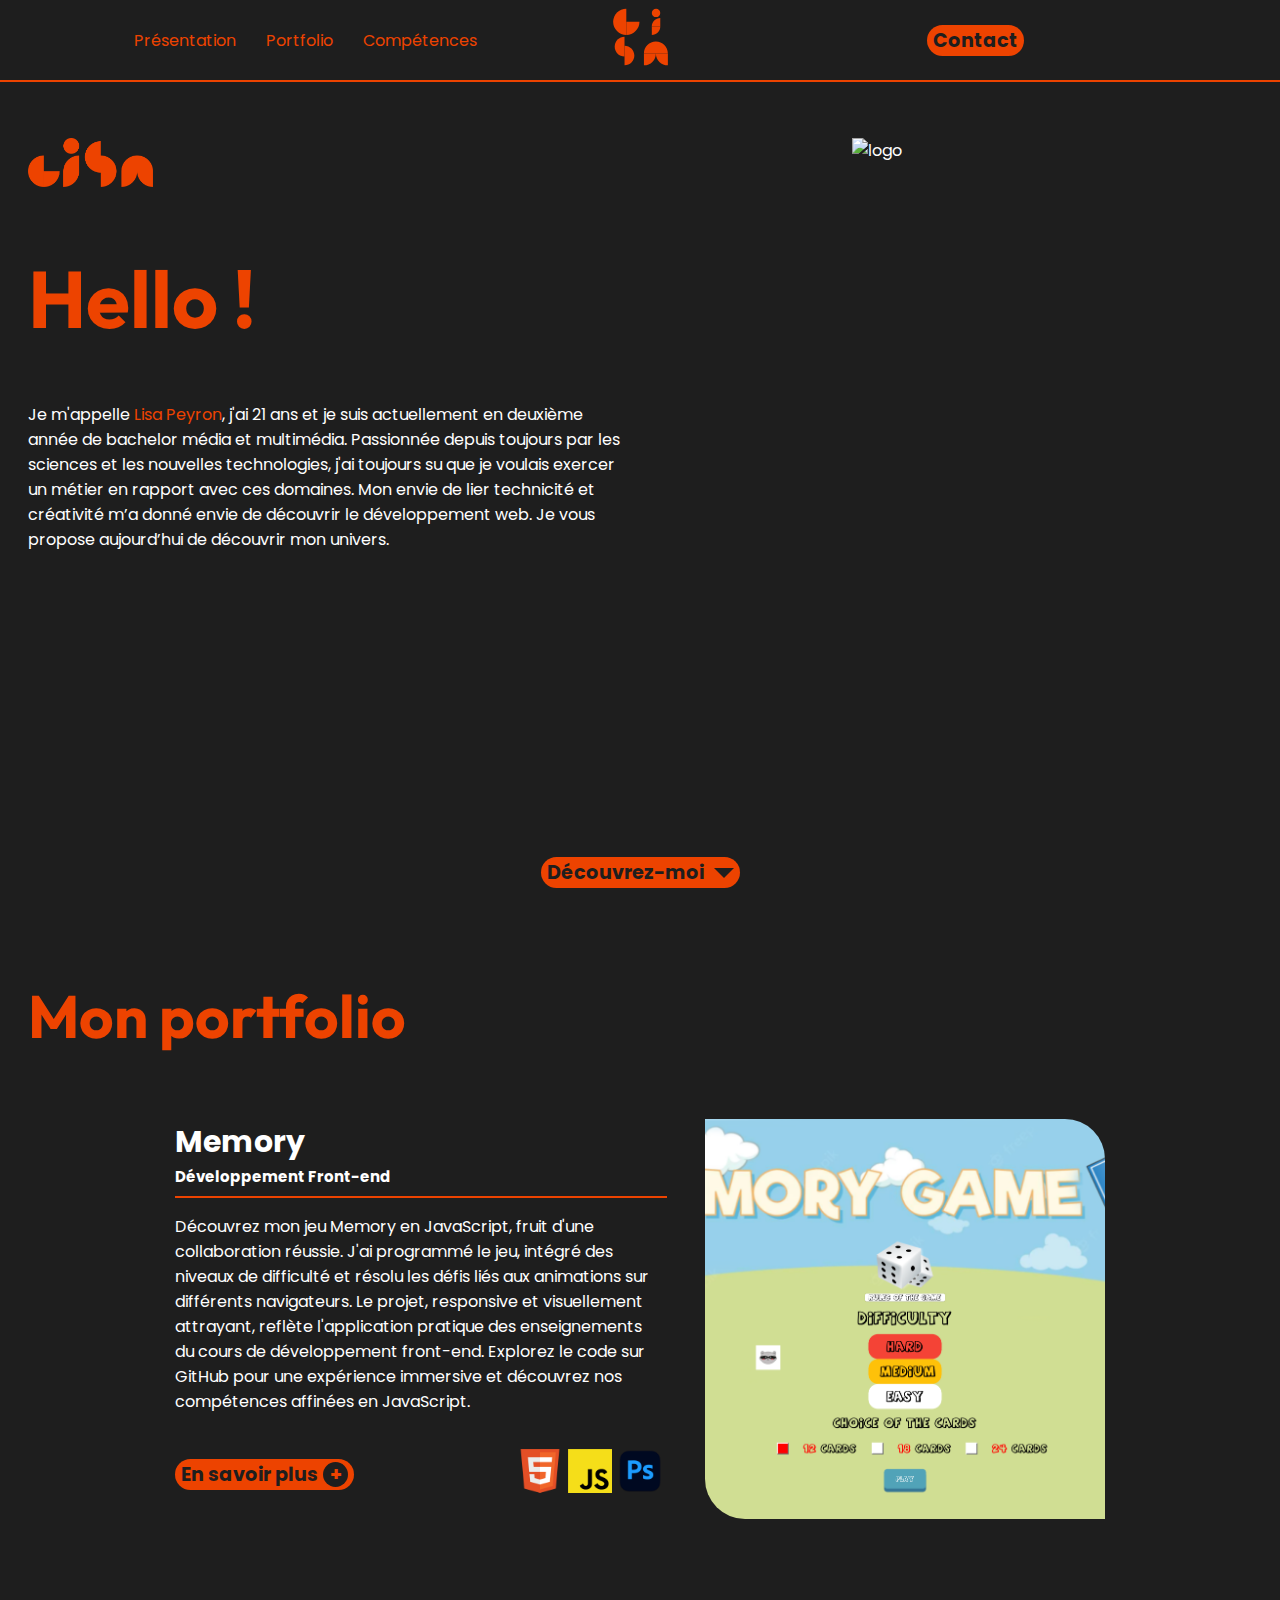
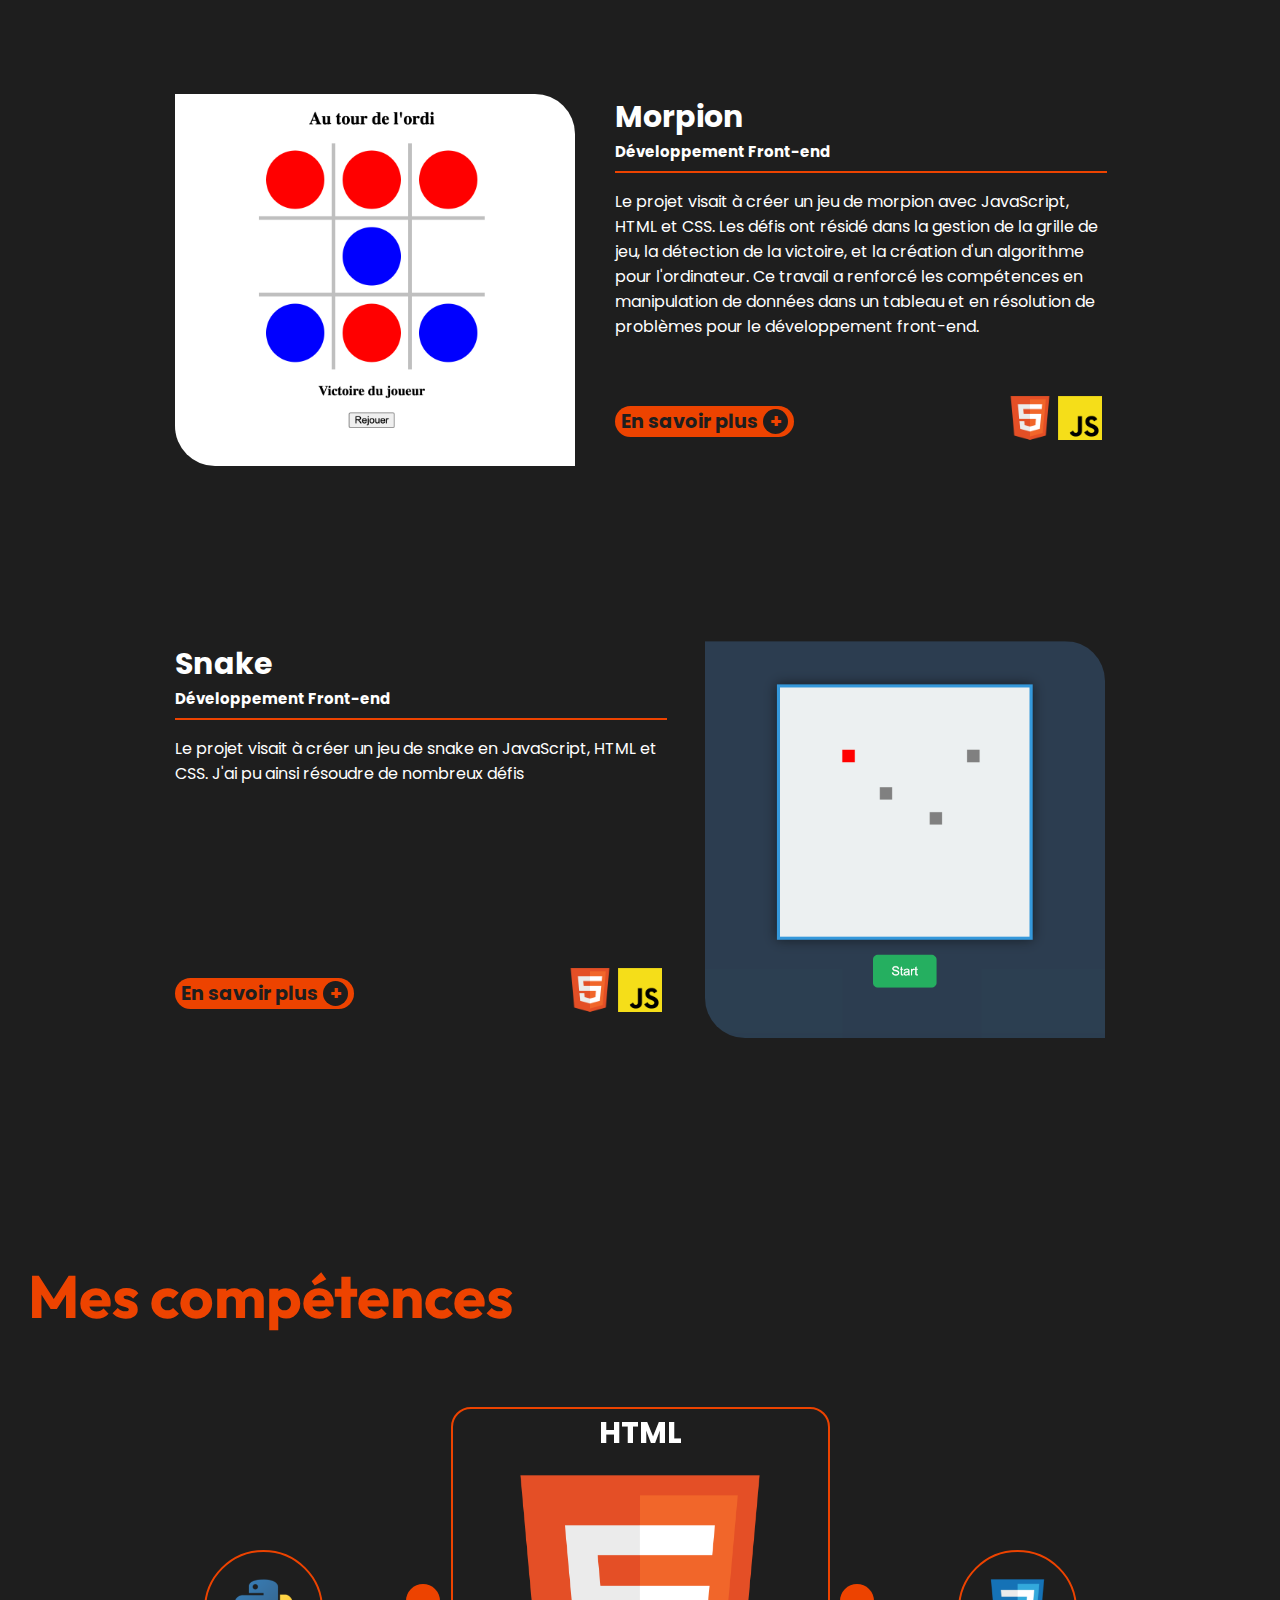
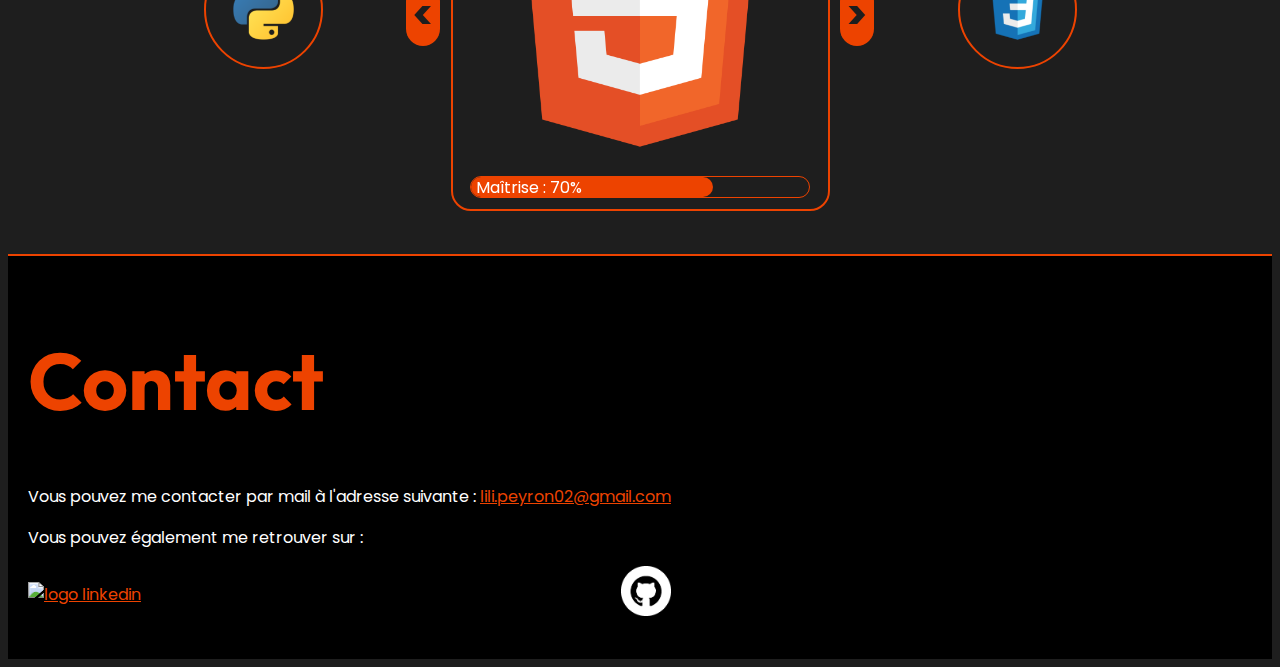
==== index.html @ b555b0ef "Add files via upload" ====
<!DOCTYPE html>
<html lang="fr">
<head>
    <meta charset="UTF-8">
    <meta name="viewport" content="width=device-width, initial-scale=1.0">
    <title>Portfolio</title>
    <meta name="description" content="Portfolio de Lisa Peyron, développeuse web junior.">
    <link rel="stylesheet" href="style/style.css">
    <link rel="stylesheet" href="style/locomotive-scroll.css">
    <link rel="icon" href="img/favicon.svg">
    <link rel="preconnect" href="https://fonts.googleapis.com">
    <link rel="preconnect" href="https://fonts.gstatic.com" crossorigin>
    <link href="https://fonts.googleapis.com/css2?family=Amatic+SC&family=Poppins:ital,wght@0,100;0,200;0,300;0,400;0,500;0,600;0,700;0,800;0,900;1,100;1,200;1,300;1,400;1,500;1,600;1,700;1,800;1,900&family=Roboto:wght@400;700;900&display=swap" rel="stylesheet">
    <link href="https://fonts.googleapis.com/css2?family=Amatic+SC&family=Outfit:wght@100;200;300;400;500;600;700;800;900&family=Poppins:ital,wght@0,100;0,200;0,300;0,400;0,500;0,600;0,700;0,800;0,900;1,100;1,200;1,300;1,400;1,500;1,600;1,700;1,800;1,900&family=Roboto:wght@400;700;900&display=swap" rel="stylesheet">
</head>
<body>
    <header>
        
        <nav>
            <button class="burger-menu">
                <span></span>
                <span></span>
                <span></span>
            </button>
            <ul>
                <li onclick="doScroll('#presentation')">Présentation</li>
                <li onclick="doScroll('#portfolio')">Portfolio</li>
                <li onclick="doScroll('#competences')">Compétences</li>
                <!-- <li onclick="doScroll('#experiences')">Expériences</li> -->
            </ul>
        </nav>
        <div id="logo">
            <img src="img/favicon.svg" alt="logo">
        </div>
        <button onclick="doScroll('#footer')">Contact</button>
        
    </header>
    <main>
        <section id="presentation" >
            <div id="presentation-cont">
                <div>
                    <img src="img/logo-2.png" alt="logo" class="logo">
                    <h1>Hello !</h1>
                    <p>Je m'appelle <span class="key-word">Lisa Peyron</span>, j'ai 21 ans et je suis actuellement en deuxième année de bachelor média et multimédia. Passionnée depuis toujours par les sciences et les nouvelles technologies, j'ai toujours su que je voulais exercer un métier en rapport avec ces domaines. Mon envie de lier technicité et créativité m’a donné envie de découvrir le développement web. Je vous propose aujourd’hui de découvrir mon univers. </p>
                </div>
                <div>
                    <img src="img/My-animal-crossing-final.png" alt="logo" class="My-animal-crossing-2">
                </div>
            </div>
            <div class="button-dec">
                <button id="decouvrir" onclick="doScroll('#portfolio')">Découvrez-moi</button>
            </div> 
        </section>
        <section id="portfolio">
            <h2>Mon portfolio</h2>
            <article>
                <div>
                    <div>
                        <h3>Memory</h3>
                        <h4>Développement Front-end</h4>
                        <hr>
                        <p>Découvrez mon jeu Memory en JavaScript, fruit d'une collaboration réussie. J'ai programmé le jeu, intégré des niveaux de difficulté et résolu les défis liés aux animations sur différents navigateurs. Le projet, responsive et visuellement attrayant, reflète l'application pratique des enseignements du cours de développement front-end. Explorez le code sur GitHub pour une expérience immersive et découvrez nos compétences affinées en JavaScript.</p>
                    </div>
                    <div class="plus-techno-cont">
                        <button>En savoir plus <span class="circle">+</span></button>
                        <ul>
                            <li><img src="img/icon/HTML.png" alt="" class="icon"></li>
                            <li><img src="img/icon/css.png" alt="" class="icon"></li>
                            <li><img src="img/icon/JS.png" alt="" class="icon"></li>
                            <li><img src="img/icon/Photoshop.png" alt="" class="icon"></li>
                            <li><img src="img/icon/illustrator.png" alt="" class="icon"></li>
                        </ul>
                    </div>
                </div>
                <div class="project-image">
                    <img src="img/memory home.png">
                </div>
                <div id="popup1" class="popup">
                    <div class="popup-content">
                        <span class="close">&times;</span>
                        <p>Dans le cadre de mon cours de développement front-end, j'ai collaboré avec deux camarades pour créer un jeu en JavaScript, le Memory, marquant la conclusion de notre module. Ma responsabilité était la programmation, tandis que mes collègues se sont penchés sur l'aspect graphique. <br>
                            Le jeu consiste à retourner deux cartes pour révéler un élément graphique identique sur leur face cachée. L'objectif était d'appliquer toutes les connaissances acquises en cours, en relevant des défis tels que l'intégration de niveaux de difficulté variés, de contraintes de temps et de vies, tout en assurant une intégration visuellement harmonieuse des éléments graphiques et des animations.<br>
                            <img src="img/memory1.png" alt=""><br>
                            Une difficulté majeure résidait dans la gestion des animations, avec des rendus différents d'un navigateur à l'autre, nécessitant une solution adaptée. Cette a consisté a modifié mon animation pour qu’elle ait un rendu cohérent partout. <br>
                            <video src="img/memory2.mov" autoplay muted loop></video><br>
                            Le jeu est responsive pour garantir une accessibilité maximale. GitHub a été utilisé pour gérer les versions du code, et VS Code comme éditeur de texte. Ce projet a été l'occasion de mettre en pratique les enseignements du cours et d'affiner mes compétences en JavaScript.</p>
                            <a href="https://lilipey.github.io/memory-game/"><button>Jouer</button></a>
                    </div>
                </div>
            </article>
            <article>
                <div>
                    <div>
                        <h3>Morpion</h3>
                        <h4>Développement Front-end</h4>
                        <hr>
                        <p>Le projet visait à créer un jeu de morpion avec JavaScript, HTML et CSS. Les défis ont résidé dans la gestion de la grille de jeu, la détection de la victoire, et la création d'un algorithme pour l'ordinateur. Ce travail a renforcé les compétences en manipulation de données dans un tableau et en résolution de problèmes pour le développement front-end.</p>
                    </div>
                    <div class="plus-techno-cont">
                        <button>En savoir plus <span class="circle">+</span></button>
                        <ul>
                            <li><img src="img/icon/HTML.png" alt="" class="icon"></li>
                            <li><img src="img/icon/css.png" alt="" class="icon"></li>
                            <li><img src="img/icon/JS.png" alt="" class="icon"></li>
                        </ul>
                    </div>
                </div>
                <div class="project-image">
                    <img src="img/Projet morpion/grille rempli.png">
                </div>
                <div id="popup2" class="popup">
                    <div class="popup-content">
                        <span class="close">&times;</span>
                        <p>Dans le contexte de notre module de développement front, après quelques exercices de prise en main, nous avons dû faire un morpion. <br>
                            <img src="img/Projet morpion/grille vide.png" alt=""><br>

                            Bien qu’ayant des règles simplistes, la mise en pratique fut très intéressante : il a fallu gérer la grille contenant les données de la partie en cours et l’afficher, détecter la condition de victoire et créer un ordi à l’aide d’un algorithme.<br>
                            <img src="img/Projet morpion/grille rempli.png" alt=""><br>
                            
                            Une des difficultés que j’ai pu rencontrer a été de savoir comment déterminer une victoire. Après plusieurs heures de réflexion et quelques essais, j’ai trouvé une méthode pertinente qui a permis d’être optimal sur la rédaction du code :  j’ai opté pour l’utilisation d’un tableau JavaScript initié avec neuf zéros, dans laquelle chaque élément correspondait à une case créé en HTML/CSS. Chaque joueur a un numéro spécifique attribué, 1 pour le premier joueur et 7 pour le second. Une fois cliqué sur une case, le zéro correspondant dans le tableau JS est remplacé par le numéro du joueur qui vient de jouer. Et à chaque fois qu’un des deux joueurs joue son coup, une fonction avec plusieurs conditions va faire des calculs entre les éléments du tableau JS de la grille, qui équivaut à faire la somme de chaque ligne, chaque colonne et chaque diagonale. Et si le résultat d’une des sommes est égale à 3, c’est que le joueur 1 a aligné 3 jetons, de même si le résultat est 21, pour le joueur 2. <br>
                            <img src="img/Projet morpion/tableau initié grand.png" alt="">
                            <img src="img/Projet morpion/tableau rempli grand.png petit.png" alt=""><br>
                            
                            Pour l’ordinateur, il a suffit de vérifier, dans l’ordre, si il peut gagner (somme égale à 14, car 2 jetons alignés (2**7)) ou bien si le joueur peut gagner (somme égale à 2, car 2 jetons alignés (2**1)) avec les même fonctions cités précédemment et jouer en conséquence. Dans le cas contraire, il joue un coup aléatoire sur une case vide.
                            <img src="img/Projet morpion/condition victoire.png" alt=""><br>
                            Au-delà de m’exercer sur la recherche de solutions adaptées à une problématique donnée, ce projet m’a aussi permis de me rendre plus à l’aise sur la manipulation de données dans un tableau, chose dont je serai amené beaucoup faire dans l’avenir.</p>
                            <a href="https://lilipey.github.io/Morpion/"><button>Jouer</button></a>
                    </div>
                </div>
            </article>
            <article>
                <div>
                    <div>
                        <h3>Snake</h3>
                        <h4>Développement Front-end</h4>
                        <hr>
                        <p>Le projet visait à créer un jeu de snake en JavaScript, HTML et CSS. J'ai pu ainsi résoudre de nombreux défis</p>
                    </div>
                    <div class="plus-techno-cont">
                        <button>En savoir plus <span class="circle">+</span></button>
                        <ul>
                            <li><img src="img/icon/HTML.png" alt="" class="icon"></li>
                            <li><img src="img/icon/css.png" alt="" class="icon"></li>
                            <li><img src="img/icon/JS.png" alt="" class="icon"></li>
                        </ul>
                    </div>
                </div>
                <div class="project-image">
                    <img src="img/Snake/Capture d’écran 2024-01-11 à 07.44.19.png">
                </div>
                <div id="popup3" class="popup">
                    <div class="popup-content">
                        <span class="close">&times;</span>
                        <p>Dans ce projet de jeu Snake en JavaScript, une des principales difficultés était de détecter la collision du serpent avec la pomme. Voici comment cela a été résolu dans le code :
                            Détection de la collision avec la pomme :<br>
                            La fonction moveSnake() vérifie si la tête du serpent (head) est aux mêmes coordonnées que la pomme (food). Si c'est le cas, cela signifie que le serpent a mangé la pomme, et la fonction generateFood() est appelée pour générer une nouvelle pomme à une position aléatoire.
                            Bien qu’ayant des règles simplistes, la mise en pratique fut très intéressante : il a fallu gérer la grille contenant les données de la partie en cours et l’afficher, détecter la condition de victoire et créer un ordi à l’aide d’un algorithme.<br>
                            <img src="img/Snake/Capture d’écran 2024-01-11 à 07.58.58.png" alt=""><br>
                            Génération d'une nouvelle pomme :<br>
                            La fonction generateFood() utilise une boucle do-while pour générer une nouvelle position pour la pomme. Elle s'assure que la nouvelle position n'est ni en collision avec un obstacle ni avec le serpent lui-même.
                            Pour l’ordinateur, il a suffit de vérifier, dans l’ordre, si il peut gagner (somme égale à 14, car 2 jetons alignés (2**7)) ou bien si le joueur peut gagner (somme égale à 2, car 2 jetons alignés (2**1)) avec les même fonctions cités précédemment et jouer en conséquence. Dans le cas contraire, il joue un coup aléatoire sur une case vide.<br>
                            <img src="img/Snake/Capture d’écran 2024-01-11 à 08.01.05.png" alt=""><br>
                            Ce code assure que le joueur peut manger la pomme sans causer de collision indésirable. Les obstacles et la détection de collision avec le serpent sont également pris en compte, garantissant une expérience de jeu fluide.
                            <img src="img/Snake/Capture d’écran 2024-01-11 à 07.44.52.png" alt=""><br>
                            </p>
                            <a href="https://lilipey.github.io/Snake/"><button>Jouer</button></a>
                    </div> 
        </section>
        <section id="competences">
            <h2>Mes compétences</h2>
            <div id="carousel">
                <div id="carousel-container">
                    <div class="carousel-item prev">
                        <div class="item-forward">
                            <h3>Python</h3>
                            <img src="img/icon/Python.png" alt="image 1">
                            <div class="progress-bar"><div class="progress" style="width: 50%;">Maîtrise : 50%</div></div>
                        </div>
                        <div class="item-info">
                            <ul class="list-competence">
                                <li>Créer des structures complexes</li>
                            </ul>
                        </div>
                    </div>
                    <div class="carousel-item active">
                        <div class="item-forward">
                            <h3>HTML</h3>
                            <img src="img/icon/HTML.png" alt="icon HTML">
                            <div class="progress-bar"><div class="progress" style="width: 70%;">Maîtrise : 70%</div></div>
                        </div>
                        <div class="item-info">
                            <!-- <div>
                                <div class="techno">JS</div>
                                <div class="project-type">Front-end</div>
                            </div>
                            <button>Voir plus</button> -->
                            <ul class="list-competence">
                                <li>Créer des structures complexes</li>
                            </ul>
                        </div>
                    </div>
                    <div class="carousel-item next">
                        <div class="item-forward">
                            <h3>CSS</h3>
                            <img src="img/icon/CSS.png" alt="image 1">
                            <div class="progress-bar"><div class="progress" style="width: 80%;">Maîtrise : 80%</div></div>
                        </div>
                        <div class="item-info">
                            <ul class="list-competence">
                                <li>Créer des structures complexes</li>
                            </ul>
                        </div>
                    </div>
                    <div class="carousel-item">
                        <div class="item-forward">
                            <h3>JS</h3>
                            <img src="img/icon/JS.png" alt="image 1">
                            <div class="progress-bar"><div class="progress" style="width: 60%;">Maîtrise : 60%</div></div>
                        </div>
                        <div class="item-info">
                            <ul class="list-competence">
                                <li>Créer des structures complexes</li>
                            </ul>
                        </div>
                    </div>
                    <div class="carousel-item">
                        <div class="item-forward">
                            <h3>PHP</h3>
                            <img src="img/icon/PHP.png" alt="image 1">
                            <div class="progress-bar"><div class="progress" style="width: 30%;">Maîtrise : 30%</div></div>
                        </div>
                        <div class="item-info">
                            <ul class="list-competence">
                                <li>Créer des structures complexes</li>
                            </ul>
                        </div>
                    </div>
                    <!-- wordpress -->
                    <div class="carousel-item">
                        <div class="item-forward">
                            <h3>WordPress</h3>
                            <img src="img/icon/WordPress.png" alt="image 1">
                            <div class="progress-bar"><div class="progress" style="width: 60%;">Maîtrise : 60%</div></div>
                        </div>
                        <div class="item-info">
                            <ul class="list-competence">
                                <li>Créer des structures complexes</li>
                            </ul>
                        </div>
                    </div>
                </div>
                <div class="button">
                    <button id="previous-button"><</button>
                    <button id="next-button">></button>
                </div>
            </div>
        </section>
        <!-- <section id="Mes-experiences">
            <div class="cercle-experience">
                <div>
                    <img src="" alt="logo-velan">
                </div>
                <h3>Mes experiences</h3>
            </div>
        </section> -->
    </main>
    <footer>
        <section id="footer">
            <div id="contact-text">
                <h1>Contact</h1>
                <p>Vous pouvez me contacter par mail à l'adresse suivante : <a href="mailto:lili.peyron02@gmail.com">lili.peyron02@gmail.com</a></p>
                <p>Vous pouvez également me retrouver sur :</p>
                <ul>
                    <li><a href="https://www.linkedin.com/in/lisa-peyron-2b1b3b1b9/" target="_blank"><img src="img/icon/linkedin.png" alt="logo linkedin" class="icon"></a></li>
                    <li><a href="github.com/LisaPeyron" target="_blank"><img src="img/icon/pngegg.png" alt="logo github" class="icon"></a></li>
            </div>
        </section>
    </footer>
    <script src="js/script.js"></script>
    <script src="https://cdn.jsdelivr.net/npm/locomotive-scroll@beta/bundled/locomotive-scroll.min.js"></script>
</body>
</html>
---- style/style.css ----
/*colors*/
:root{
    --color-primary: #1e1e1e;
    --color-secondary: #ed4300;
    --color-tertiary: #cbc6c6;
    --color-forth: black;
    --color-font: #ffffff;
    --color-title: #ed4300;
    --font-family: 'poppins', sans-serif;
    --font-family-title: 'Outfit'

}
/*colors*/


.circle {
    margin-left: 5px;
    width: 25px;
    height: 25px;
    border-radius: 50%;
    background-color: var(--color-primary);
    color: var(--color-secondary);
    display: flex;
    justify-content: center;
    align-items: center
}

button:hover .circle {
    background-color: var(--color-secondary);
    color: var(--color-primary);
}


h1{
    font-family: var(--font-family-title);
    color: var(--color-title);
    font-size: 80px;
}

h2{
    font-family: var(--font-family-title);
    color: var(--color-title);
    font-size: 60px;
    margin: 0;
}

hr{
    width: 100%;
    border: solid 1px var(--color-secondary);
}

.key-word {
    color: var(--color-secondary);
}



/*html*/
html {
    background: var(--color-primary);
    font-family: var(--font-family);
    color: var(--color-font);
}

.lock-scroll {
    overflow: hidden;
}
/*html*/


/*Header*/
header {
    position: fixed;
    /* padding: 2% 0 2%; */
    height: 80px;
    width: 100%;
    position: fixed;
    display: grid;
    grid-template-columns: 1fr auto 1fr;
    align-items: center;
    justify-items: center;
    top: 0;
    left: 0;
    z-index: 100;
    background: var(--color-primary);
    border-bottom: solid 2px var(--color-secondary);
}
#logo {
    grid-column: 2;
    width: 60px;
}

header li, header a {
    list-style: none;
    margin: 0 10px;
    text-decoration:none;
    color: var(--color-title);
    cursor: pointer;
    border-radius: 50px;
    padding: 5px;
}
ul {
    display: flex;
    justify-content: space-between;
    align-items: center;
    padding: 0%;
}
header li:hover, a:hover, button:not(.burger-menu):hover {
    /* color: var(--color-primary); */
    color: var(--color-secondary);
    background-color: var(--color-primary);
    border: solid 1px var(--color-secondary);

}
button {
    cursor: pointer;
    font-size: 1.2rem;
    font-weight: bold;
    font-family: var(--font-family);
    border-radius: 50px;
    border: none;
    background-color: var(--color-secondary);
    color: var(--color-primary);
    display: flex;
    align-items: center;
}


.burger-menu {
    display: none;
    flex-direction: column;
    justify-content: space-around;
    width: 2rem;
    height: 2rem;
    background: transparent;
    border: none;
    cursor: pointer;
    padding: 0;
    z-index: 10;
}

.burger-menu span {
    width: 2rem;
    height: 0.25rem;
    background: var(--color-title);
    transition: all 0.3s linear;
    position: relative;
    transform-origin: 1px;
}

nav ul {
    display: flex;
    justify-content: space-around;
}

/* nav ul {
    transition: transform 0.3s ease-in-out;
    transform: translateY(-100%);
}

nav ul.show {
    transform: translateY(0);
} */

/*Header*/


/*Presentation*/


#presentation {
    padding-top: 110px;
    display: flex;
    flex-direction: column;
    justify-content: space-between;
    height: calc(100vh - 130px);
}

#presentation-cont {
    display: flex;
}

#presentation-cont>div {
    flex: 0 0 calc(50% - 40px);
    padding: 20px;
    height: 100%
}


.presentation-text {
    display: flex;
    justify-content: space-between;
    align-items: center;
    flex-direction: column;
}
#presentation-cont .logo {
    width: 125px;
}

#presentation-cont div:nth-child(2) {
    display: flex;
    justify-content: end;
}
.My-animal-crossing-2 {
    width: min(90%, 400px);
    object-fit: contain;
}
#decouvrir::after {
    content: "";
    display: inline-block;
    width: 0;
    height: 0;
    border-left: 10px solid transparent;
    border-right: 10px solid transparent;
    border-top: 10px solid var(--color-primary);
    margin-left: 10px;
}

#decouvrir:hover::after {
    border-top: 10px solid var(--color-secondary);
}

.logo{
    width: 25%;
}


/*Portfolio*/
#portfolio {
    padding: 90px 20px 20px 20px;
    display: flex;
    flex-direction: column;
    justify-content: space-between;
}

#portfolio article {
    display: flex;
    justify-content: center;
    flex-wrap: wrap;
    margin-block: 5vh 10vh;
}

#portfolio article:nth-child(odd) {
    flex-direction: row-reverse;
}

#portfolio h3 {
    margin: 0;
    font-size: 30px;
}

#portfolio h4 {
    margin: 0;
    font-size: 15px;
}

#portfolio article>div:not(.popup) {
    flex: 0 0 40%;
    display: flex;
    justify-content: space-between;
    flex-direction: column;
    padding: 20px;
}

#portfolio article>div:nth-child(1) {
   min-width: 365px;
}

#portfolio .project-image {
    align-items: end;
    flex: 0 0 400px !important;
}

#portfolio article img:not(.icon) {
    /* width: calc(90% - 40px); */
    width: 400px;
    height: 100%;
    object-fit: cover;
    border-radius: 0 40px 0 40px;
}

.icon {
    width: 50px;
    border-radius: 0;
}

.plus-techno-cont {
    display: flex;
    justify-content: space-between;
    align-items: center;
    flex-wrap: wrap;
}

#portfolio li {
    list-style: none;
}

.popup {
    display: none; 
    position: fixed; /* La pop-up est fixée à l'écran */
    z-index: 1; /* La pop-up est au-dessus de tout le reste */
    left: 0;
    top: 0;
    width: 100%; /* Largeur totale */
    height: 100%; /* Hauteur totale */
    overflow: auto; /* Ajoutez un scroll si nécessaire */
    background-color: rgb(0,0,0); /* Couleur d'arrière-plan */
    background-color: rgba(0,0,0,0.4); /* Couleur d'arrière-plan avec opacité */
    backdrop-filter: blur(2px);
}

.popup-content {
    background-color: var(--color-primary);
    margin: 90px auto; /* 5% depuis le haut, centré horizontalement */
    padding: 20px;
    border: 1px solid var(--color-secondary);
    width: 75%; /* Largeur de la pop-up */
    height: 75%; /* Hauteur de la pop-up */
    border-radius: 20px;
    overflow-y: scroll;
    z-index: 2;
}

.close {
    color: var(--color-secondary);
    float: right;
    font-size: 60px;
    font-weight: bold;
}

.close:hover,
.close:focus {
    color: #000;
    text-decoration: none;
    cursor: pointer;
}

/*compétences*/

#competences {
    padding: 90px 20px 20px 20px;
}

#carousel {
    /* border: solid; */
    --carousel-height: 450px;
    --carousel-width: calc(20vw + 617px);
    overflow: hidden;
    margin-top: 50px;
}
#carousel-container {
    align-items: center;
    justify-self: center;
    display: flex;
    min-height: var(--carousel-height);
    margin: 0 auto;
    max-width: var(--carousel-width);
    perspective: 1000px; /* Ajout de la perspective pour l'effet 3D */
    /* width: fit-content; */
    overflow: hidden;
    gap: 10vw;
}

.carousel-item {
    height: 115px;
    position: relative; /* Position relative pour positionner correctement les faces avant et arrière */
    transform-style: preserve-3d; /* Préserve l'effet 3D lors de la transformation */
    border: solid 2px var(--color-secondary);
    border-radius: 10px;
    transition: transform 1s;
    flex: 0 0 115px;
    cursor: pointer;
}

.is-flipped{
    transform: rotateY(180deg); /* Rotation de la carte lors du survol */
}

.carousel-item > div {
    
    justify-content: center;
    width: 100%;
    height: 100%;
    object-fit: cover;
    display: flex;
    align-items: center;
    justify-content: center;
    flex-direction: column;
    position: absolute; /* Position absolue pour superposer les faces avant et arrière */
    backface-visibility: hidden; /* Cache la face arrière lorsqu'elle n'est pas face à l'écran */
    cursor: pointer;
}


.carousel-item:not(.active) > div img {
    width: 60%;
    object-fit: cover;
}

.carousel-item .back {
    transform: rotateY(180deg); /* Rotation de la face arrière pour qu'elle soit face à l'écran lors de la rotation de la carte */
}
.item-info{
    transform: rotateY(180deg);
    backface-visibility: hidden;

}

.carousel-item:not(.active) h3, .carousel-item:not(.active) .progress-bar {
    display: none;
}

.carousel-item h3 {
    margin: 0;
    font-size: 30px;
}

.active{
    height: 400px;
    opacity: 1;
    flex: 0 0 375px;
    border-radius: 20px;
    transition: transform 1s;
    cursor: pointer;
}

.active img {
    height: calc(100% - 90px);
    width: 90%;
    object-fit: contain;
}

.progress-bar {
    width: 90%;
    height: 20px;
    background-color: var(--color-primary);
    border-radius: 50px;
    border: solid 1px var(--color-secondary);
    margin: 10px 0;
}

.progress-bar .progress {
    height: 100%;
    background-color: var(--color-secondary);
    border-radius: 50px;
    white-space: nowrap;
    display: flex;
    align-items: center;
    padding-left: 5px;
}

.button-dec {
    display: flex;
    justify-content: center;

}

.button {
    display: flex;
    justify-content: center;
    gap: 400px;
    position: absolute;
    left: 50%;
    transform: translate(-50%, -250px);
}

.button button {
    font-size: 40px;
}

.prev, .next {
    border-radius: 50%;
    overflow: hidden;
}

/*Mes expériences*/
#Mes-experiences {
    padding: 90px 20px 20px 20px;
    display: flex;
    flex-direction: column;
    justify-content: space-between;
    background-color: var(--color-tertiary);
    height: 80vh;
}
.cercle-experience{
    background-color: var(--color-primary);
    border: solid red;
    border-radius: 50%;
    width: 50vw;
    height: 50vw;
    position: absolute;
    left: -20vw;
    z-index: 1;
}
/*Footer*/

a {
    color: var(--color-secondary);
}
footer li {
    list-style-type: none;
}

@media screen and (max-width:670px) {
    nav ul {
        flex-direction: column;
        width: 100%;
        height: 100vh;
        position: absolute;
        top: 53% !important;
        left: -100%;
        opacity: 1;
        transition: all 0.5s ease;
        font-size: 40px;
        font-weight: bold;
        justify-content: start;
        align-items: start;
        background-color: var(--color-primary);
    }
    
    nav ul.show {
        left: 0;
        opacity: 1;
        z-index: 1;
    }

    .burger-menu {
        display: flex;
    }

    #presentation {
        height: fit-content;
    }
    #presentation-cont {
        flex-direction: column;
    }
    #presentation-cont div:nth-child(2) {
        justify-content: center;
    }
}
@media screen and (max-width:500px) {
    .button {
        position: relative;
        top: 0;
        left: 0;
        transform: translate(0, 0);
        gap: 50px;
    }
}

/* 850px */
@media screen and (max-width:850px) {

    #competences {
        padding: 90px 0px 0px 0px;
    }

    #carousel-container {
        --carousel-width: min(90%, 375px);
        margin: 0;
        position: relative;
        left: 50%;
        transform: translateX(-45%);
    }
    
    .prev, .next {
        display: none;
    }

    .active{
        flex: 0 0 min(90%, 375px);
    }

    #portfolio article>div {
        padding: 0 !important;
    }

    .project-image img {
        width: 90vw !important;
        border-radius: 0;
    }
}

/*Footer*/
footer {
    padding: 20px;
    display: flex;
    justify-content: space-between;
    align-items: center;
    background-color: var(--color-primary);
    border-top: solid 2px var(--color-secondary);
    background-color: black;
}
---- style/locomotive-scroll.css ----
/*! locomotive-scroll v4.1.3 | MIT License | https://github.com/locomotivemtl/locomotive-scroll */
html.has-scroll-smooth {
  overflow: hidden; }

html.has-scroll-dragging {
  -webkit-user-select: none;
  -moz-user-select: none;
  -ms-user-select: none;
  user-select: none; }

.has-scroll-smooth body {
  overflow: hidden; }

.has-scroll-smooth [data-scroll-container] {
  min-height: 100vh; }

[data-scroll-direction="horizontal"] [data-scroll-container] {
  height: 100vh;
  display: inline-block;
  white-space: nowrap; }

[data-scroll-direction="horizontal"] [data-scroll-section] {
  display: inline-block;
  vertical-align: top;
  white-space: nowrap;
  height: 100%; }

.c-scrollbar {
  position: absolute;
  right: 0;
  top: 0;
  width: 11px;
  height: 100%;
  transform-origin: center right;
  transition: transform 0.3s, opacity 0.3s;
  opacity: 0; }
  .c-scrollbar:hover {
    transform: scaleX(1.45); }
  .c-scrollbar:hover, .has-scroll-scrolling .c-scrollbar, .has-scroll-dragging .c-scrollbar {
    opacity: 1; }
  [data-scroll-direction="horizontal"] .c-scrollbar {
    width: 100%;
    height: 10px;
    top: auto;
    bottom: 0;
    transform: scaleY(1); }
    [data-scroll-direction="horizontal"] .c-scrollbar:hover {
      transform: scaleY(1.3); }

.c-scrollbar_thumb {
  position: absolute;
  top: 0;
  right: 0;
  background-color: black;
  opacity: 0.5;
  width: 7px;
  border-radius: 10px;
  margin: 2px;
  cursor: -webkit-grab;
  cursor: grab; }
  .has-scroll-dragging .c-scrollbar_thumb {
    cursor: -webkit-grabbing;
    cursor: grabbing; }
  [data-scroll-direction="horizontal"] .c-scrollbar_thumb {
    right: auto;
    bottom: 0; }
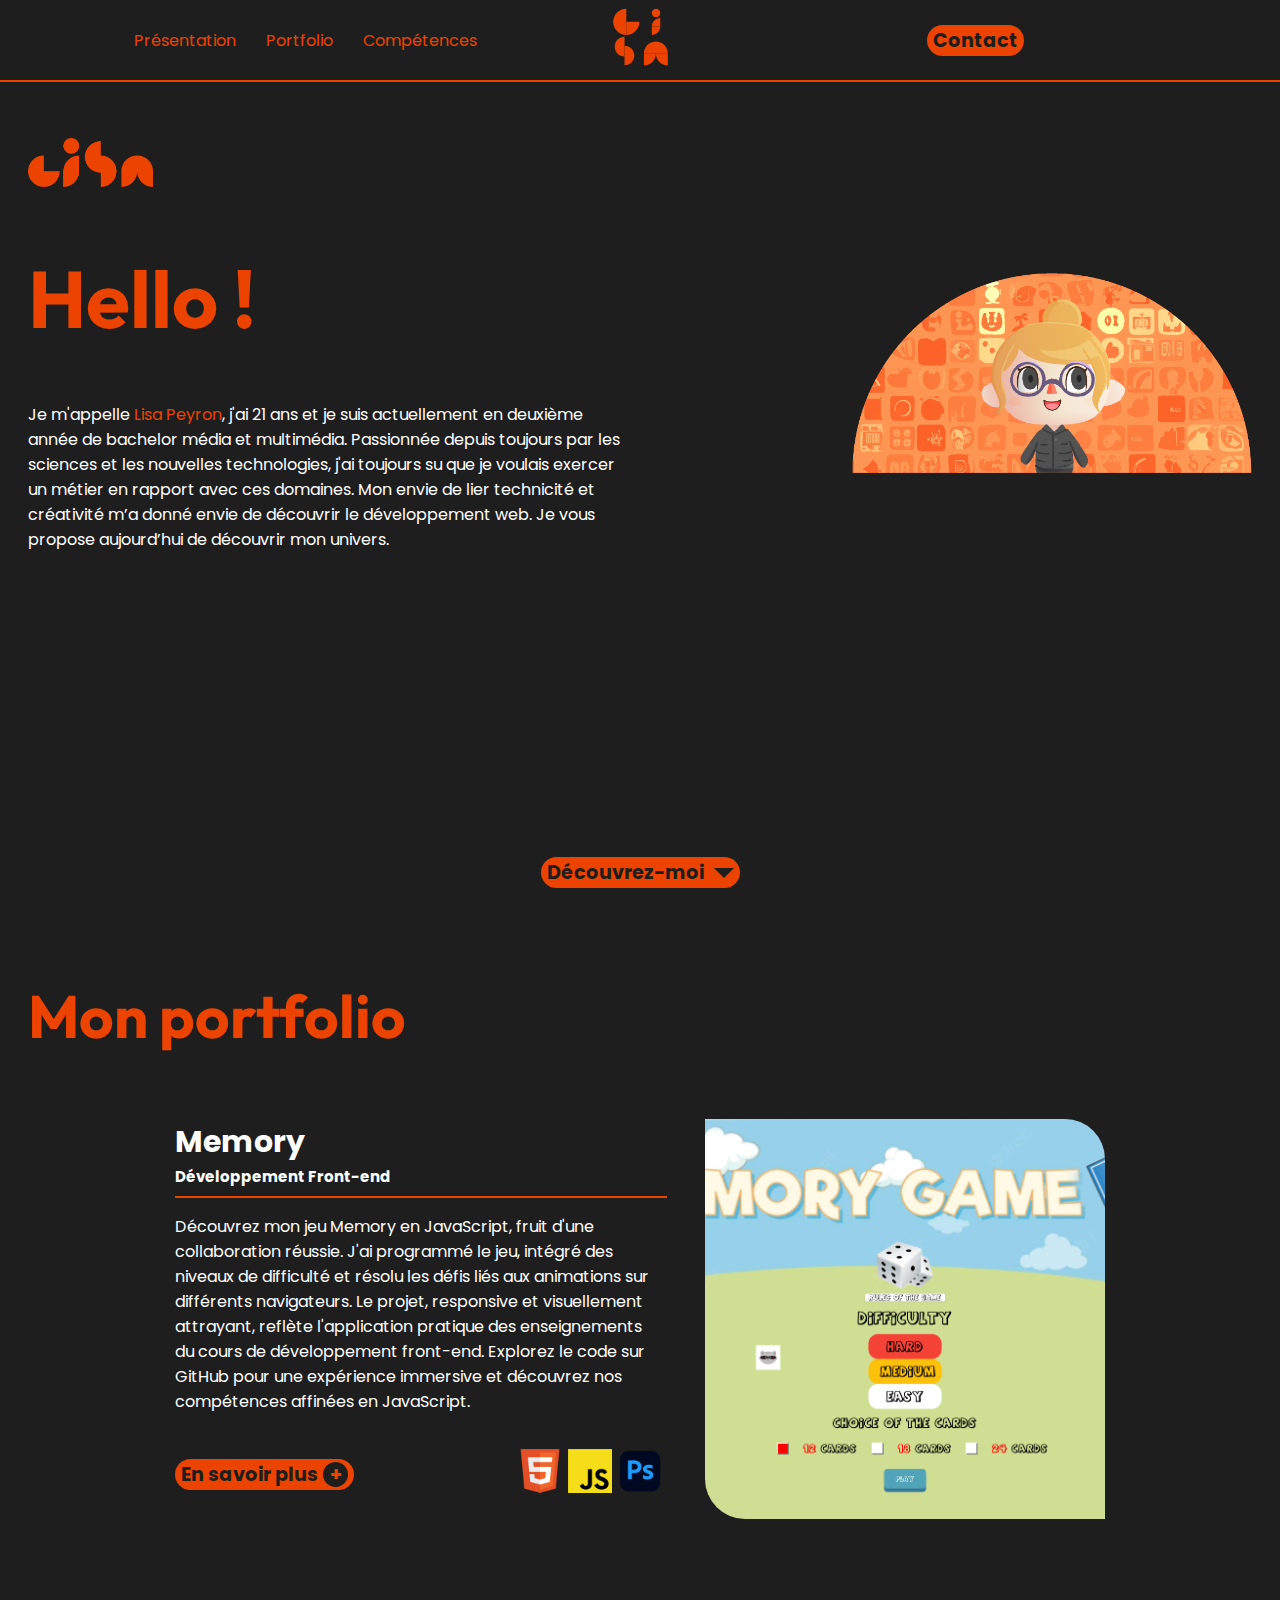
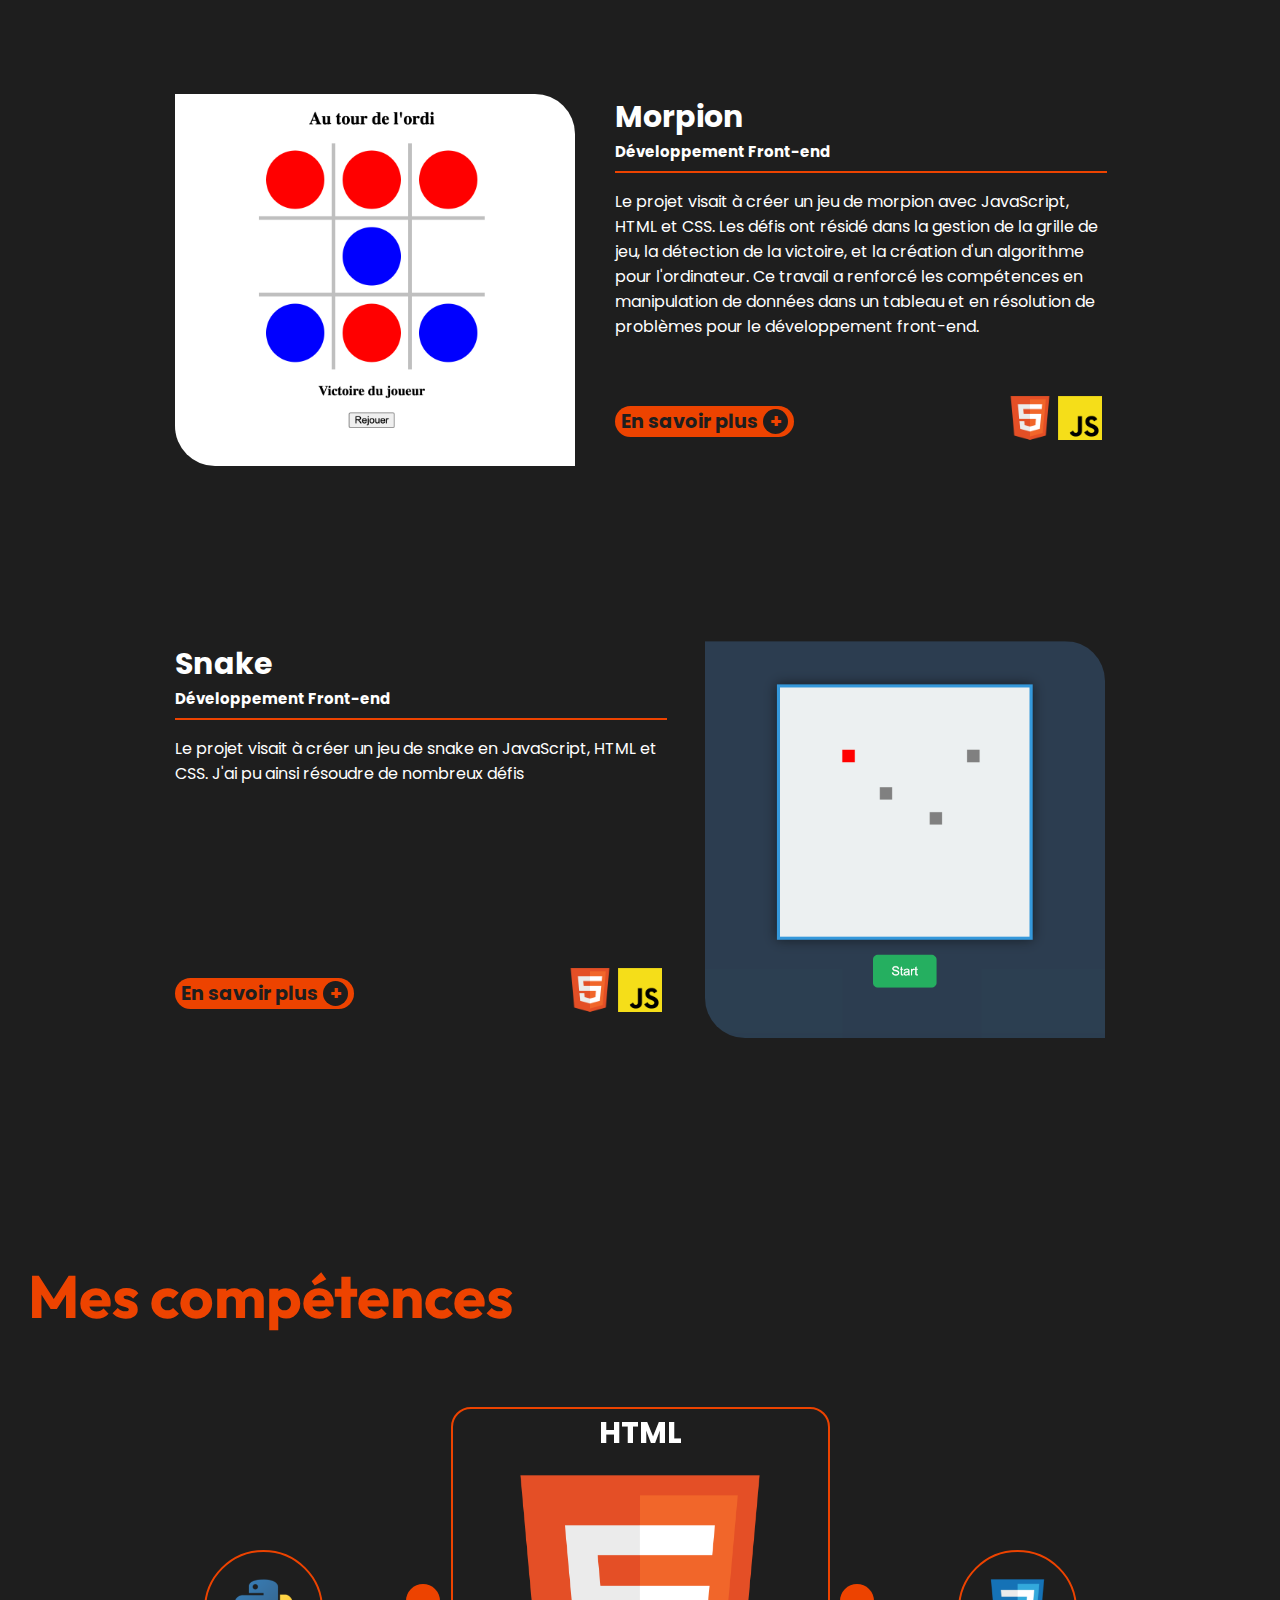
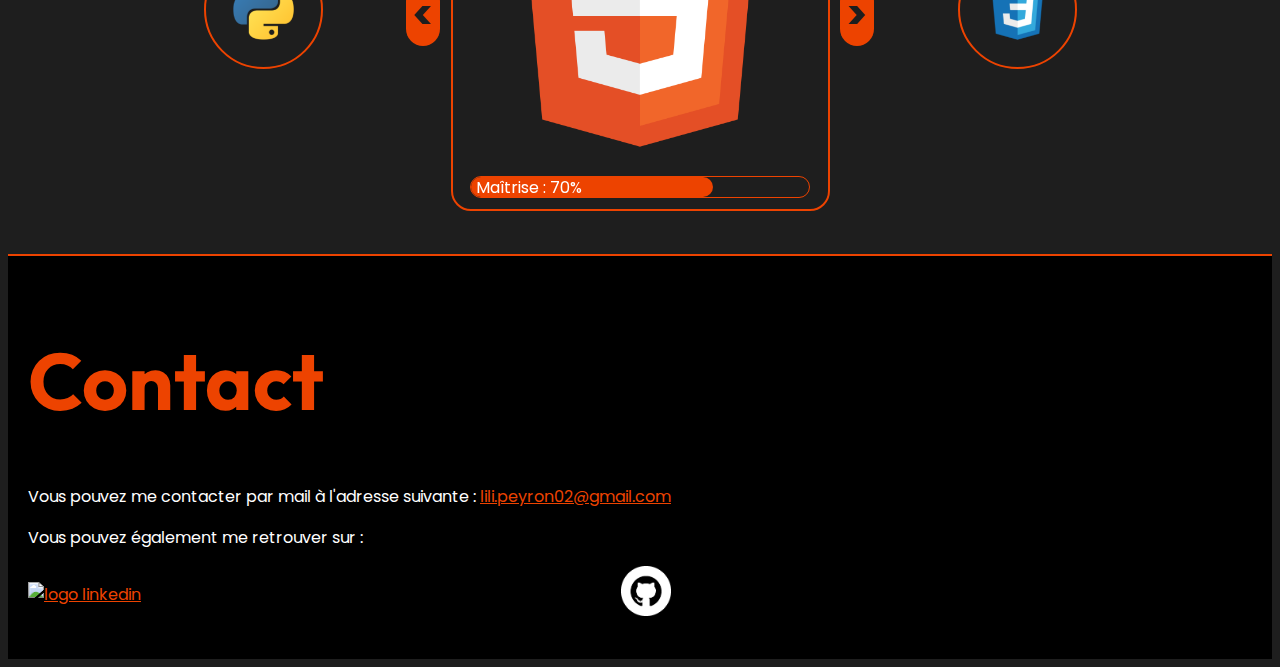
==== commit caa52558: "Update index.html" ====
--- a/index.html
+++ b/index.html
@@ -44,7 +44,7 @@
                     <p>Je m'appelle <span class="key-word">Lisa Peyron</span>, j'ai 21 ans et je suis actuellement en deuxième année de bachelor média et multimédia. Passionnée depuis toujours par les sciences et les nouvelles technologies, j'ai toujours su que je voulais exercer un métier en rapport avec ces domaines. Mon envie de lier technicité et créativité m’a donné envie de découvrir le développement web. Je vous propose aujourd’hui de découvrir mon univers. </p>
                 </div>
                 <div>
-                    <img src="img/My-animal-crossing-final.png" alt="logo" class="My-animal-crossing-2">
+                    <img src="img/my-animal-crossing-final.png" alt="logo" class="My-animal-crossing-2">
                 </div>
             </div>
             <div class="button-dec">
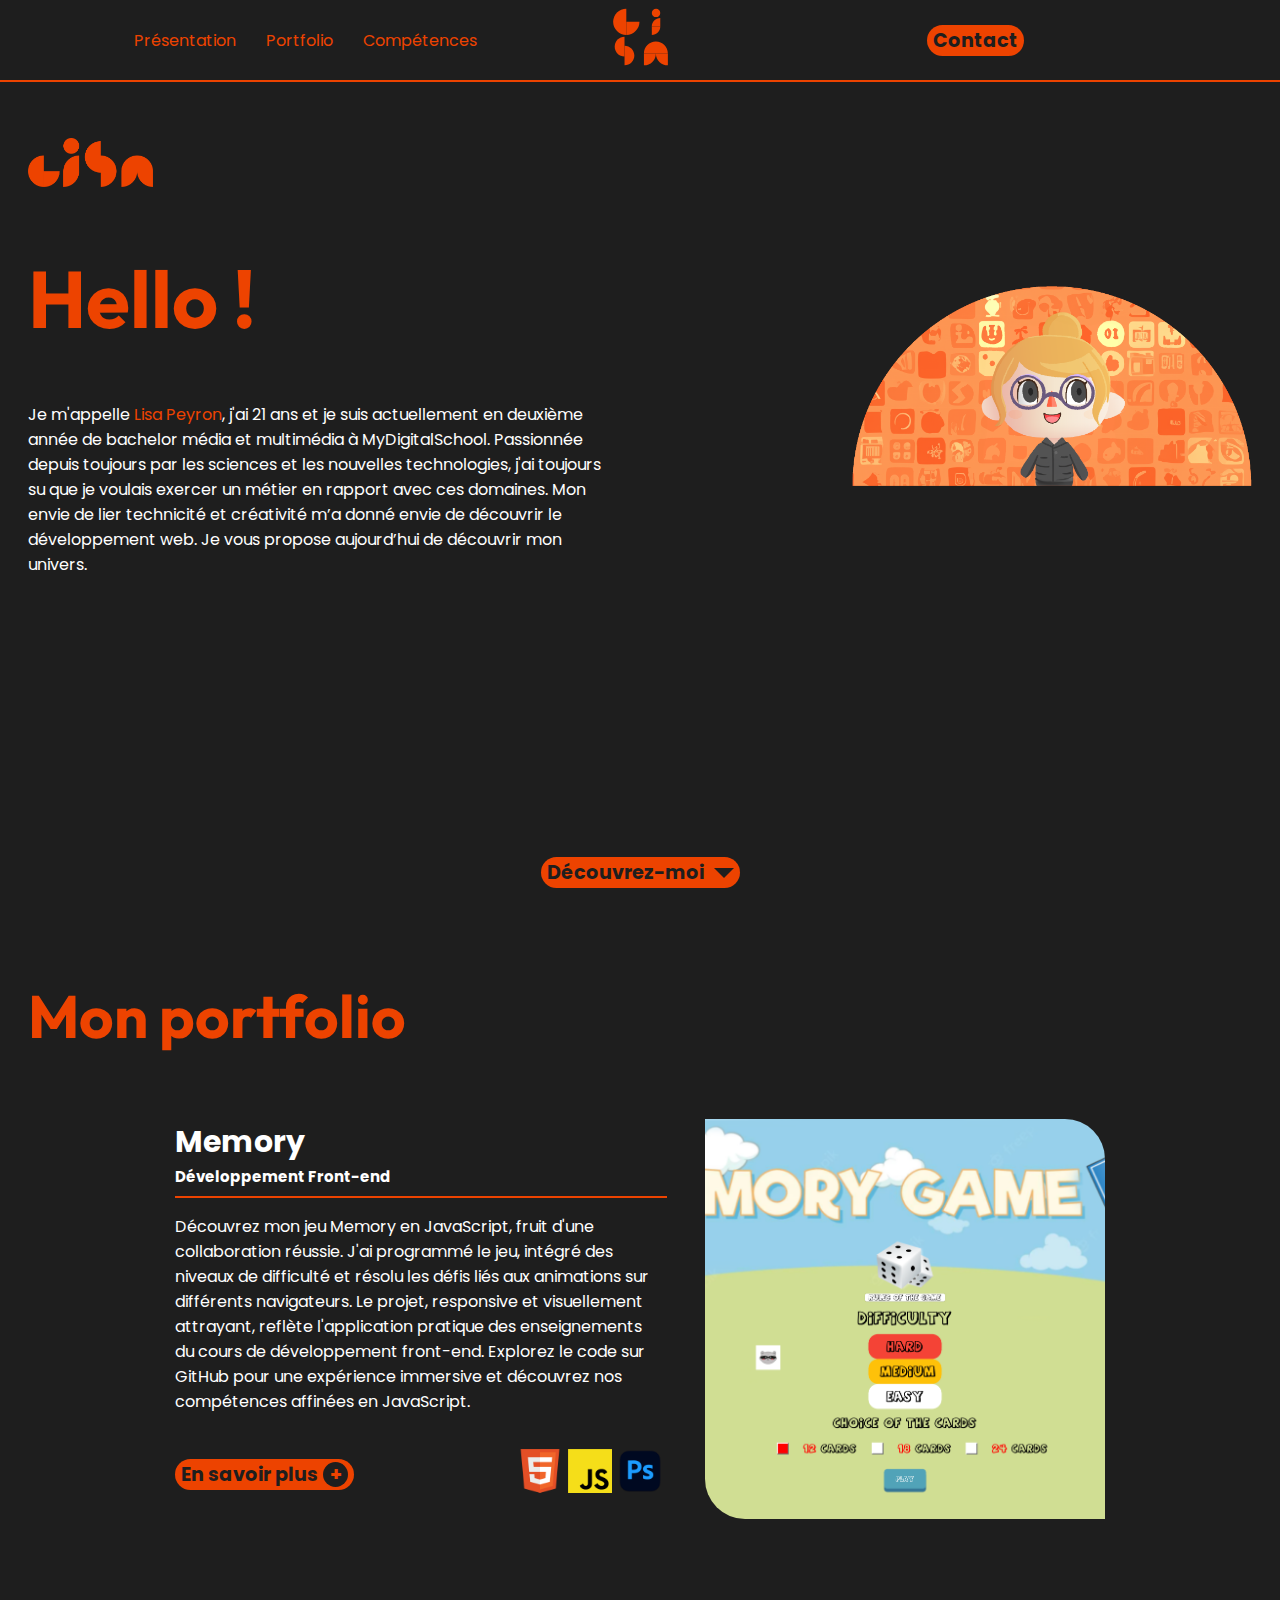
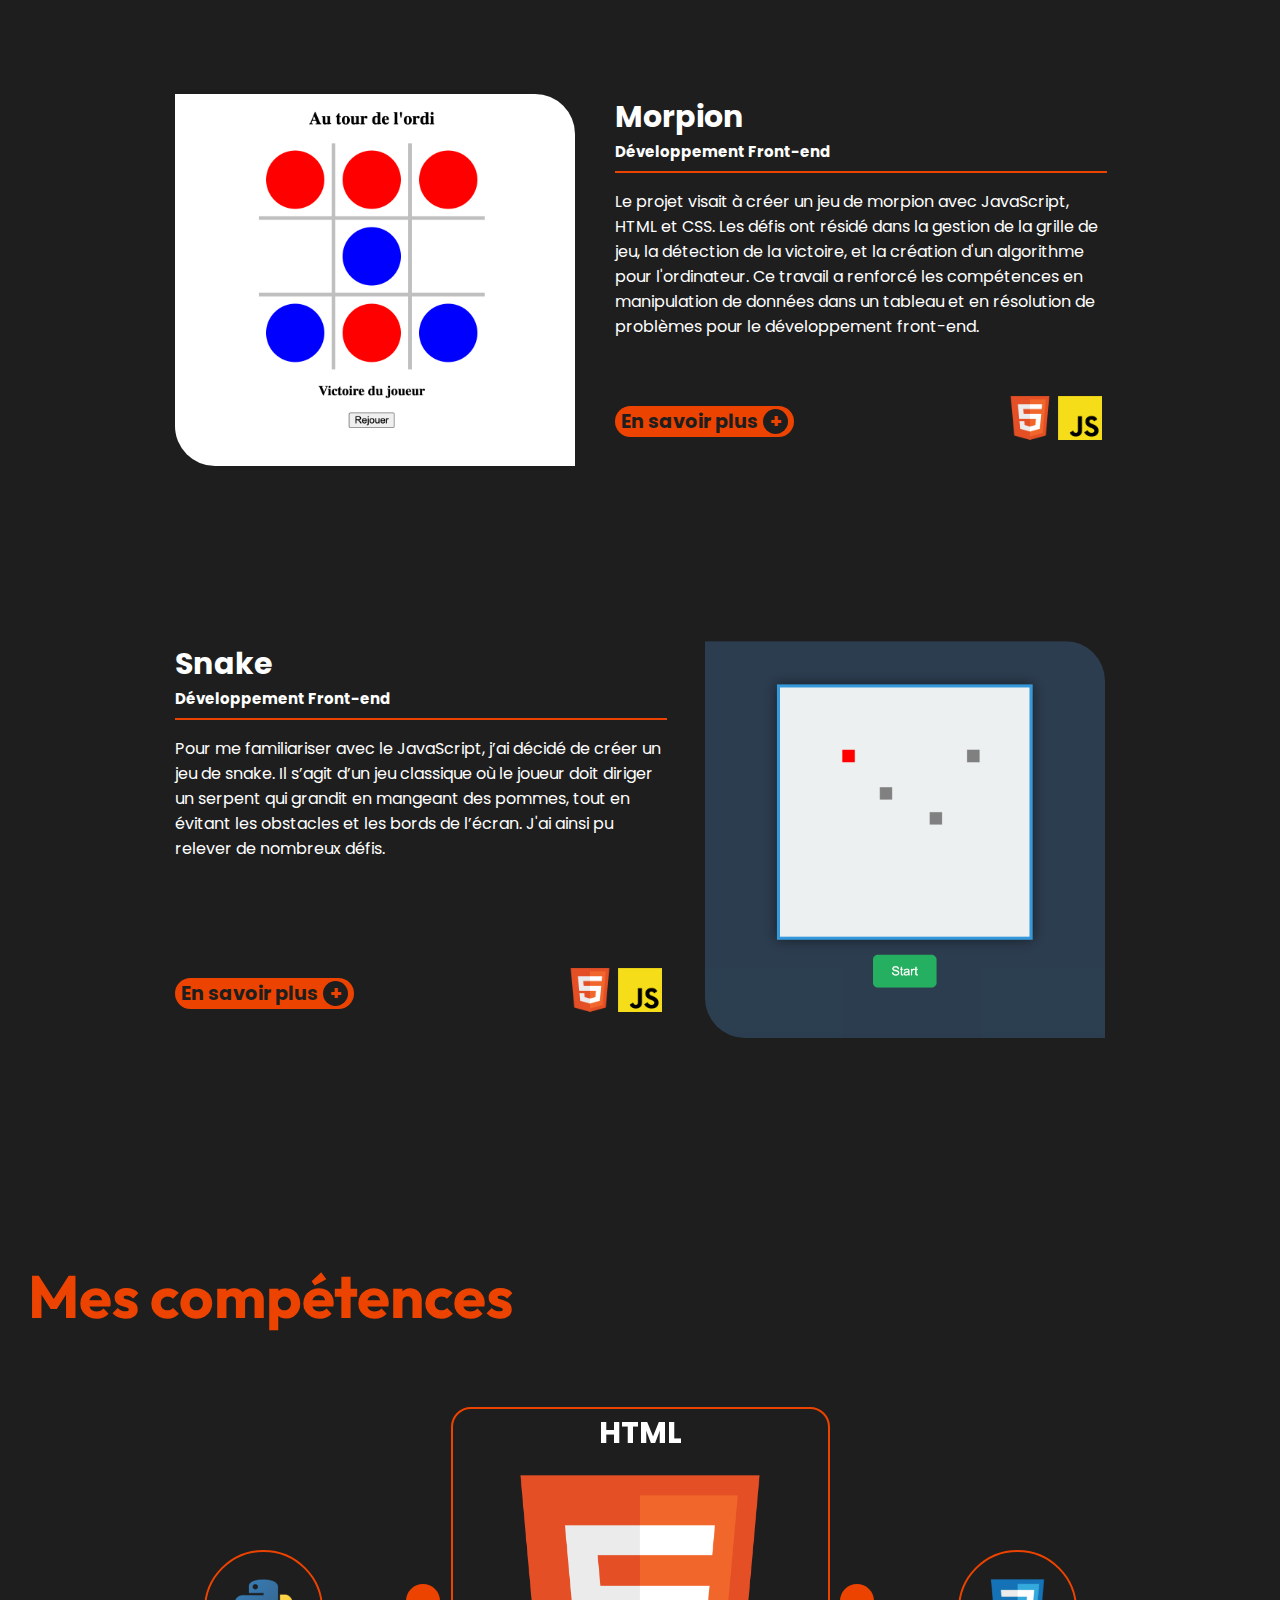
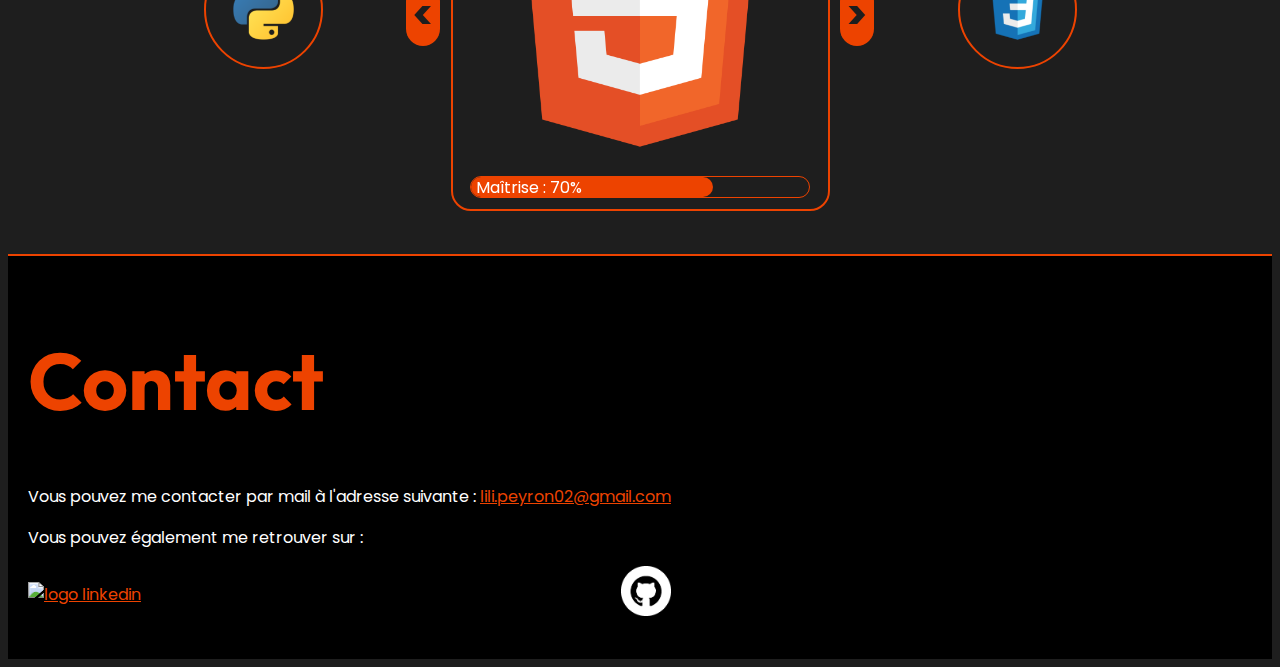
==== commit 46680af8: "Update index.html" ====
--- a/index.html
+++ b/index.html
@@ -41,7 +41,7 @@
                 <div>
                     <img src="img/logo-2.png" alt="logo" class="logo">
                     <h1>Hello !</h1>
-                    <p>Je m'appelle <span class="key-word">Lisa Peyron</span>, j'ai 21 ans et je suis actuellement en deuxième année de bachelor média et multimédia. Passionnée depuis toujours par les sciences et les nouvelles technologies, j'ai toujours su que je voulais exercer un métier en rapport avec ces domaines. Mon envie de lier technicité et créativité m’a donné envie de découvrir le développement web. Je vous propose aujourd’hui de découvrir mon univers. </p>
+                    <p>Je m'appelle <span class="key-word">Lisa Peyron</span>, j'ai 21 ans et je suis actuellement en deuxième année de bachelor média et multimédia à MyDigitalSchool. Passionnée depuis toujours par les sciences et les nouvelles technologies, j'ai toujours su que je voulais exercer un métier en rapport avec ces domaines. Mon envie de lier technicité et créativité m’a donné envie de découvrir le développement web. Je vous propose aujourd’hui de découvrir mon univers. </p>
                 </div>
                 <div>
                     <img src="img/my-animal-crossing-final.png" alt="logo" class="My-animal-crossing-2">
@@ -119,7 +119,7 @@
                             
                             Une des difficultés que j’ai pu rencontrer a été de savoir comment déterminer une victoire. Après plusieurs heures de réflexion et quelques essais, j’ai trouvé une méthode pertinente qui a permis d’être optimal sur la rédaction du code :  j’ai opté pour l’utilisation d’un tableau JavaScript initié avec neuf zéros, dans laquelle chaque élément correspondait à une case créé en HTML/CSS. Chaque joueur a un numéro spécifique attribué, 1 pour le premier joueur et 7 pour le second. Une fois cliqué sur une case, le zéro correspondant dans le tableau JS est remplacé par le numéro du joueur qui vient de jouer. Et à chaque fois qu’un des deux joueurs joue son coup, une fonction avec plusieurs conditions va faire des calculs entre les éléments du tableau JS de la grille, qui équivaut à faire la somme de chaque ligne, chaque colonne et chaque diagonale. Et si le résultat d’une des sommes est égale à 3, c’est que le joueur 1 a aligné 3 jetons, de même si le résultat est 21, pour le joueur 2. <br>
                             <img src="img/Projet morpion/tableau initié grand.png" alt="">
-                            <img src="img/Projet morpion/tableau rempli grand.png petit.png" alt=""><br>
+                            <img src="img/Projet morpion/tableau rempli grand.png" alt=""><br>
                             
                             Pour l’ordinateur, il a suffit de vérifier, dans l’ordre, si il peut gagner (somme égale à 14, car 2 jetons alignés (2**7)) ou bien si le joueur peut gagner (somme égale à 2, car 2 jetons alignés (2**1)) avec les même fonctions cités précédemment et jouer en conséquence. Dans le cas contraire, il joue un coup aléatoire sur une case vide.
                             <img src="img/Projet morpion/condition victoire.png" alt=""><br>
@@ -134,7 +134,7 @@
                         <h3>Snake</h3>
                         <h4>Développement Front-end</h4>
                         <hr>
-                        <p>Le projet visait à créer un jeu de snake en JavaScript, HTML et CSS. J'ai pu ainsi résoudre de nombreux défis</p>
+                        <p>Pour me familiariser avec le JavaScript, j’ai décidé de créer un jeu de snake. Il s’agit d’un jeu classique où le joueur doit diriger un serpent qui grandit en mangeant des pommes, tout en évitant les obstacles et les bords de l’écran. J'ai ainsi pu relever de nombreux défis.</p>
                     </div>
                     <div class="plus-techno-cont">
                         <button>En savoir plus <span class="circle">+</span></button>
@@ -155,11 +155,11 @@
                             Détection de la collision avec la pomme :<br>
                             La fonction moveSnake() vérifie si la tête du serpent (head) est aux mêmes coordonnées que la pomme (food). Si c'est le cas, cela signifie que le serpent a mangé la pomme, et la fonction generateFood() est appelée pour générer une nouvelle pomme à une position aléatoire.
                             Bien qu’ayant des règles simplistes, la mise en pratique fut très intéressante : il a fallu gérer la grille contenant les données de la partie en cours et l’afficher, détecter la condition de victoire et créer un ordi à l’aide d’un algorithme.<br>
-                            <img src="img/Snake/Capture d’écran 2024-01-11 à 07.58.58.png" alt=""><br>
+                            <img src="img/Snake/Capture d’écran 2024-01-11 à 07.58.58.png" alt=""><br>
                             Génération d'une nouvelle pomme :<br>
                             La fonction generateFood() utilise une boucle do-while pour générer une nouvelle position pour la pomme. Elle s'assure que la nouvelle position n'est ni en collision avec un obstacle ni avec le serpent lui-même.
                             Pour l’ordinateur, il a suffit de vérifier, dans l’ordre, si il peut gagner (somme égale à 14, car 2 jetons alignés (2**7)) ou bien si le joueur peut gagner (somme égale à 2, car 2 jetons alignés (2**1)) avec les même fonctions cités précédemment et jouer en conséquence. Dans le cas contraire, il joue un coup aléatoire sur une case vide.<br>
-                            <img src="img/Snake/Capture d’écran 2024-01-11 à 08.01.05.png" alt=""><br>
+                            <img src="img/Snake/Capture d’écran 2024-01-11 à 08.01.05.png" alt=""><br>
                             Ce code assure que le joueur peut manger la pomme sans causer de collision indésirable. Les obstacles et la détection de collision avec le serpent sont également pris en compte, garantissant une expérience de jeu fluide.
                             <img src="img/Snake/Capture d’écran 2024-01-11 à 07.44.52.png" alt=""><br>
                             </p>
@@ -179,6 +179,9 @@
                         <div class="item-info">
                             <ul class="list-competence">
                                 <li>Créer des structures complexes</li>
+                                <li> Gestion de listes</li>
+                                <li> Gestion de dictionnaires</li>
+                                <li> Gestion de fichiers</li>
                             </ul>
                         </div>
                     </div>
@@ -195,7 +198,10 @@
                             </div>
                             <button>Voir plus</button> -->
                             <ul class="list-competence">
-                                <li>Créer des structures complexes</li>
+                                <li>Structuration du code</li>
+                                <li>Sémantique</li>
+                                <li>Intégration de maquettes</li>
+                                <li>Responsive</li>
                             </ul>
                         </div>
                     </div>
@@ -207,7 +213,10 @@
                         </div>
                         <div class="item-info">
                             <ul class="list-competence">
-                                <li>Créer des structures complexes</li>
+                                <li>Création d'animations diverses</li>
+                                <li>Utilisation de Flexbox</li>
+                                <li>Utilisation de Grid</li>
+                                <li>Utilisation de SASS</li>
                             </ul>
                         </div>
                     </div>
@@ -219,7 +228,10 @@
                         </div>
                         <div class="item-info">
                             <ul class="list-competence">
-                                <li>Créer des structures complexes</li>
+                                <li>Création de fonctions complexes</li>
+                                <li>Utilisation de JQuery</li>
+                                <li>Utilisation de tableau</li>
+                                <li>Utilisation de la récursivité</li>
                             </ul>
                         </div>
                     </div>
@@ -231,7 +243,7 @@
                         </div>
                         <div class="item-info">
                             <ul class="list-competence">
-                                <li>Créer des structures complexes</li>
+                                <li>Gestion de formulaires</li>
                             </ul>
                         </div>
                     </div>
@@ -244,7 +256,8 @@
                         </div>
                         <div class="item-info">
                             <ul class="list-competence">
-                                <li>Créer des structures complexes</li>
+                                <li>Créer des sites ergonomiques</li>
+                                <li>Réaliser des sites bien référencer</li>
                             </ul>
                         </div>
                     </div>
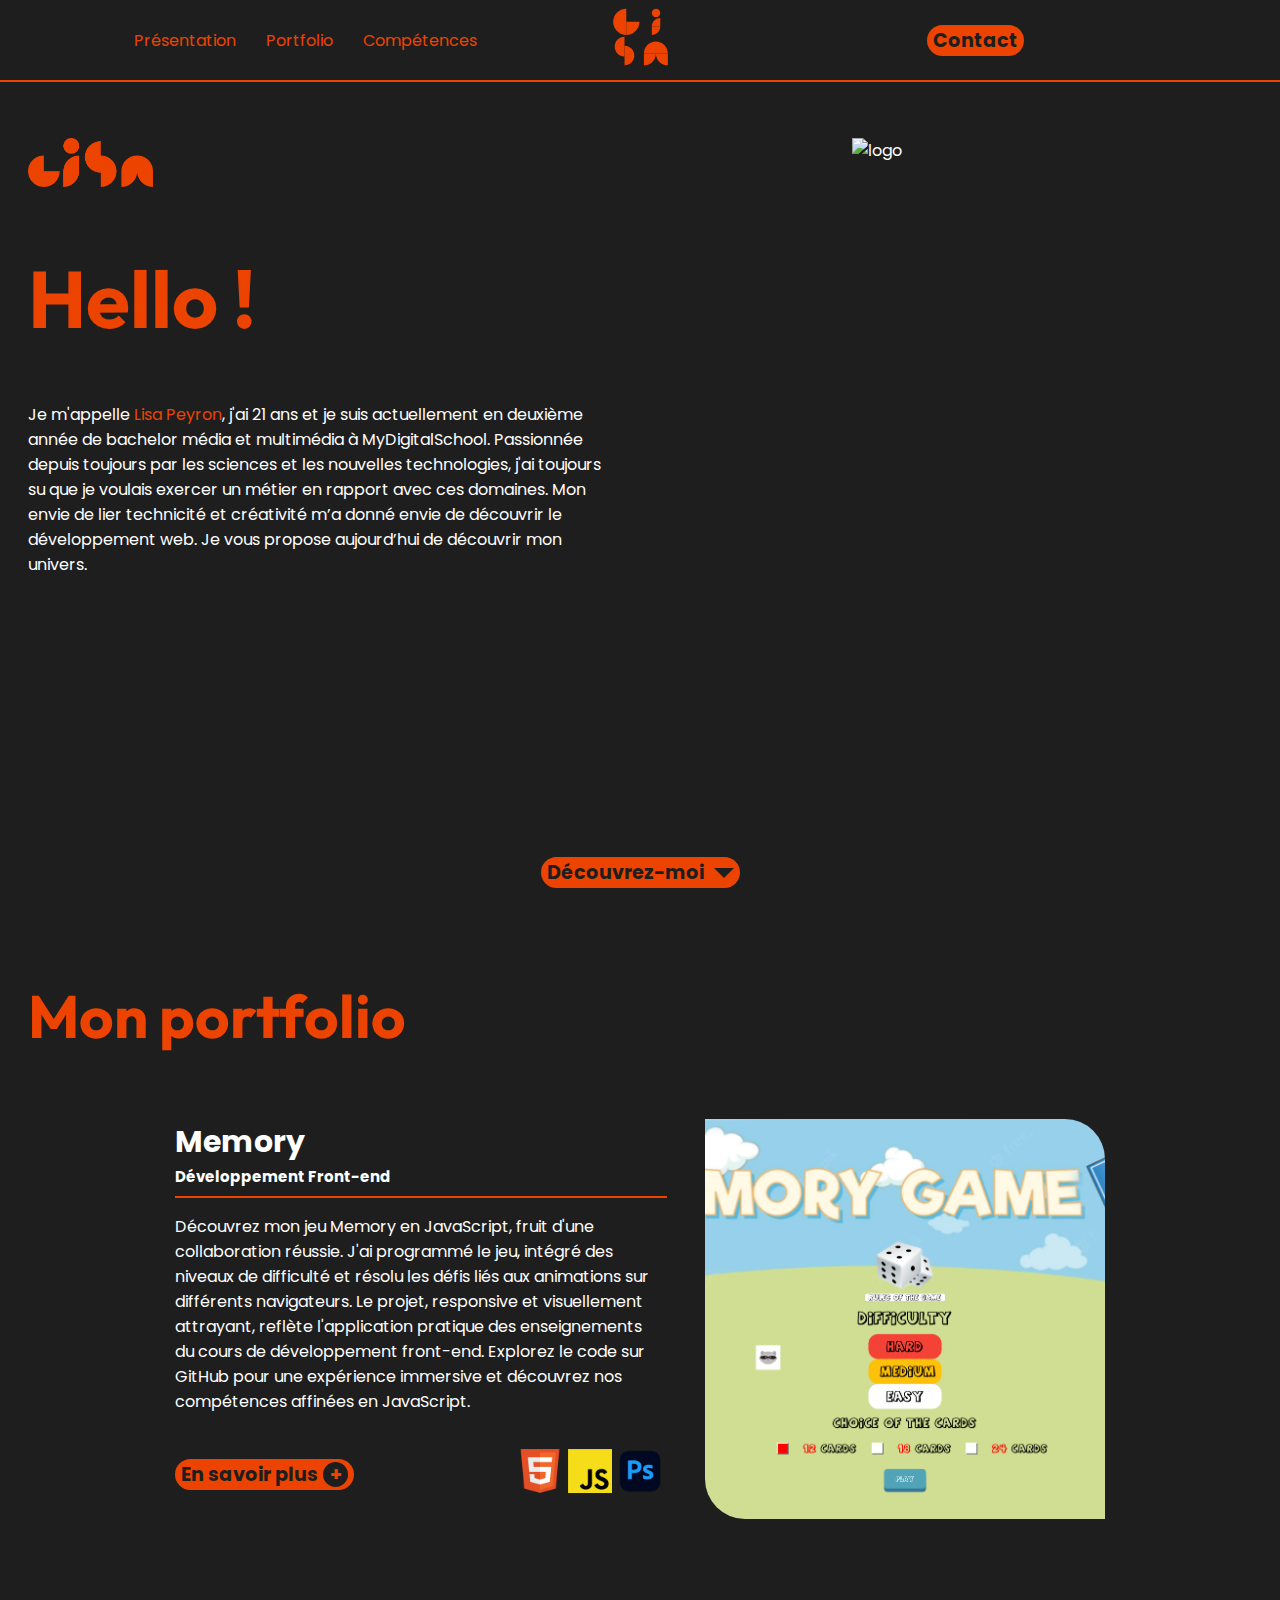
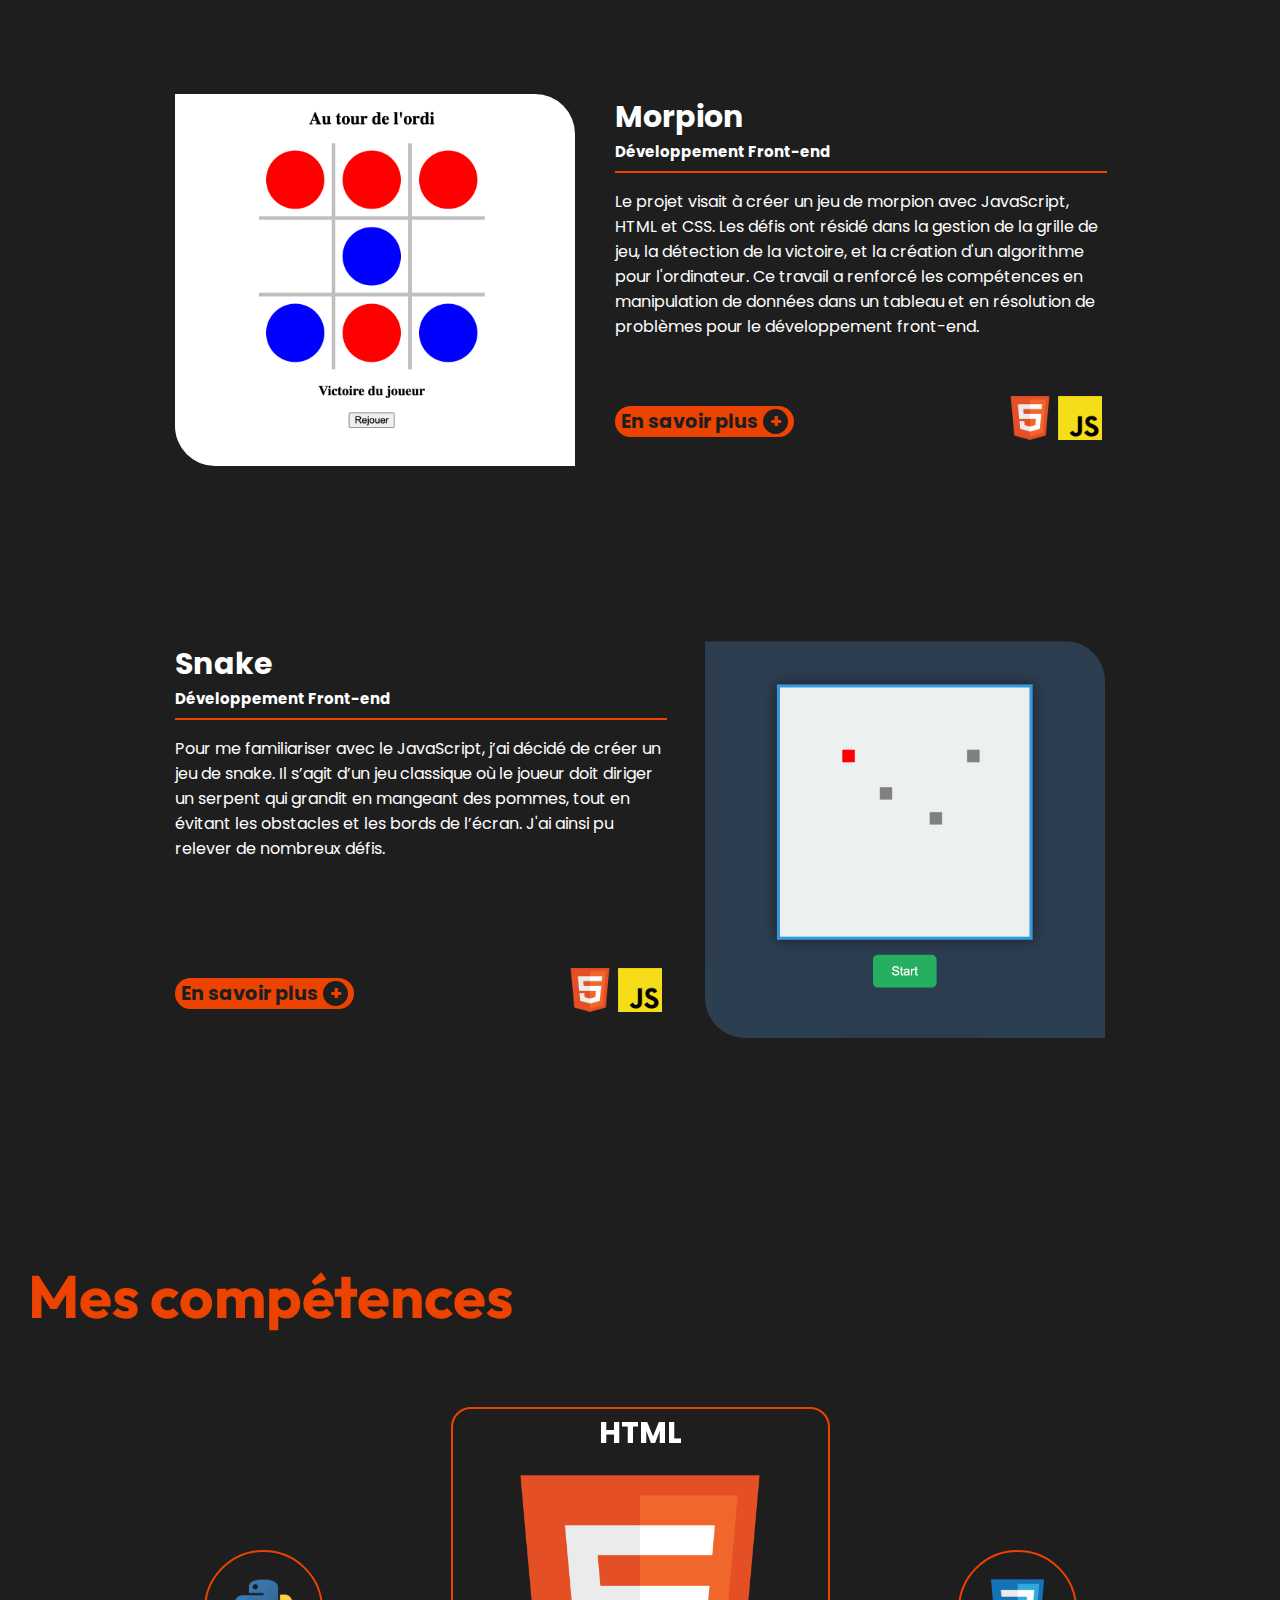
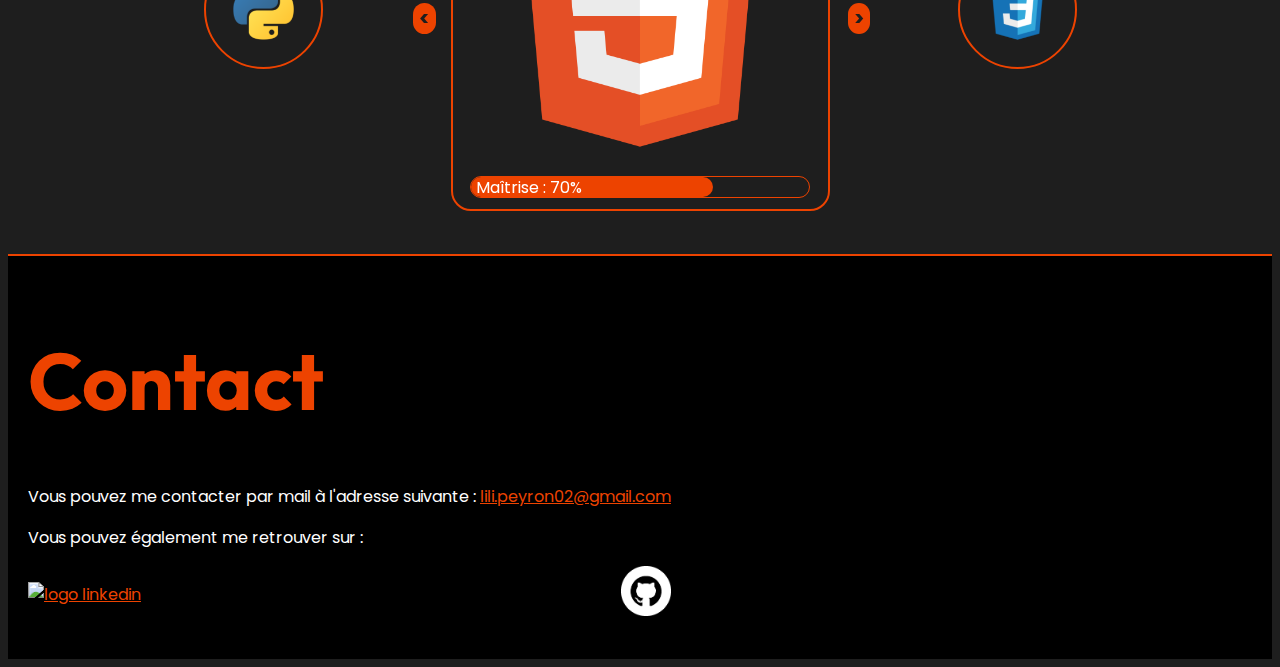
==== commit 55470e52: "Modification script" ====
--- a/index.html
+++ b/index.html
@@ -44,7 +44,7 @@
                     <p>Je m'appelle <span class="key-word">Lisa Peyron</span>, j'ai 21 ans et je suis actuellement en deuxième année de bachelor média et multimédia à MyDigitalSchool. Passionnée depuis toujours par les sciences et les nouvelles technologies, j'ai toujours su que je voulais exercer un métier en rapport avec ces domaines. Mon envie de lier technicité et créativité m’a donné envie de découvrir le développement web. Je vous propose aujourd’hui de découvrir mon univers. </p>
                 </div>
                 <div>
-                    <img src="img/my-animal-crossing-final.png" alt="logo" class="My-animal-crossing-2">
+                    <img src="img/My-animal-crossing-final.png" alt="logo" class="My-animal-crossing-2">
                 </div>
             </div>
             <div class="button-dec">
@@ -155,11 +155,11 @@
                             Détection de la collision avec la pomme :<br>
                             La fonction moveSnake() vérifie si la tête du serpent (head) est aux mêmes coordonnées que la pomme (food). Si c'est le cas, cela signifie que le serpent a mangé la pomme, et la fonction generateFood() est appelée pour générer une nouvelle pomme à une position aléatoire.
                             Bien qu’ayant des règles simplistes, la mise en pratique fut très intéressante : il a fallu gérer la grille contenant les données de la partie en cours et l’afficher, détecter la condition de victoire et créer un ordi à l’aide d’un algorithme.<br>
-                            <img src="img/Snake/Capture d’écran 2024-01-11 à 07.58.58.png" alt=""><br>
+                            <img src="img/Snake/Capture d’écran 2024-01-11 à 07.58.58.png" alt=""><br>
                             Génération d'une nouvelle pomme :<br>
                             La fonction generateFood() utilise une boucle do-while pour générer une nouvelle position pour la pomme. Elle s'assure que la nouvelle position n'est ni en collision avec un obstacle ni avec le serpent lui-même.
                             Pour l’ordinateur, il a suffit de vérifier, dans l’ordre, si il peut gagner (somme égale à 14, car 2 jetons alignés (2**7)) ou bien si le joueur peut gagner (somme égale à 2, car 2 jetons alignés (2**1)) avec les même fonctions cités précédemment et jouer en conséquence. Dans le cas contraire, il joue un coup aléatoire sur une case vide.<br>
-                            <img src="img/Snake/Capture d’écran 2024-01-11 à 08.01.05.png" alt=""><br>
+                            <img src="img/Snake/Capture d’écran 2024-01-11 à 08.01.05.png" alt=""><br>
                             Ce code assure que le joueur peut manger la pomme sans causer de collision indésirable. Les obstacles et la détection de collision avec le serpent sont également pris en compte, garantissant une expérience de jeu fluide.
                             <img src="img/Snake/Capture d’écran 2024-01-11 à 07.44.52.png" alt=""><br>
                             </p>
@@ -262,10 +262,8 @@
                         </div>
                     </div>
                 </div>
-                <div class="button">
-                    <button id="previous-button"><</button>
-                    <button id="next-button">></button>
-                </div>
+                <button id="previous-button"><</button>
+                <button id="next-button">></button>
             </div>
         </section>
         <!-- <section id="Mes-experiences">
--- a/style/style.css
+++ b/style/style.css
@@ -109,7 +109,7 @@
     /* color: var(--color-primary); */
     color: var(--color-secondary);
     background-color: var(--color-primary);
-    border: solid 1px var(--color-secondary);
+    border: solid 1px var(--color-secondary)    ;
 
 }
 button {
@@ -471,6 +471,18 @@
 .prev, .next {
     border-radius: 50%;
     overflow: hidden;
+}
+
+#previous-button {
+    position: absolute;
+    left: calc(50% - 227.5px);
+    transform: translateY(calc(-200px - 100%));
+}
+
+#next-button {
+    position: absolute;
+    left: calc(50% + 207.5px);
+    transform: translateY(calc(-200px - 100%));
 }
 
 /*Mes expériences*/
@@ -579,6 +591,13 @@
         width: 90vw !important;
         border-radius: 0;
     }
+
+    #previous-button {
+        left: calc(50% - 200px);
+    }
+    #next-button {
+        left: calc(50% + 185px);
+    }
 }
 
 /*Footer*/
@@ -590,4 +609,16 @@
     background-color: var(--color-primary);
     border-top: solid 2px var(--color-secondary);
     background-color: black;
-}+}
+.body-no-scroll {
+    overflow: hidden;
+}
+.list-competence{
+    display: flex;
+    flex-direction: column;
+    justify-content: space-between;
+    flex-wrap: wrap;
+    gap: 20px;
+    margin: 20px 0;
+    text-align: left;
+}
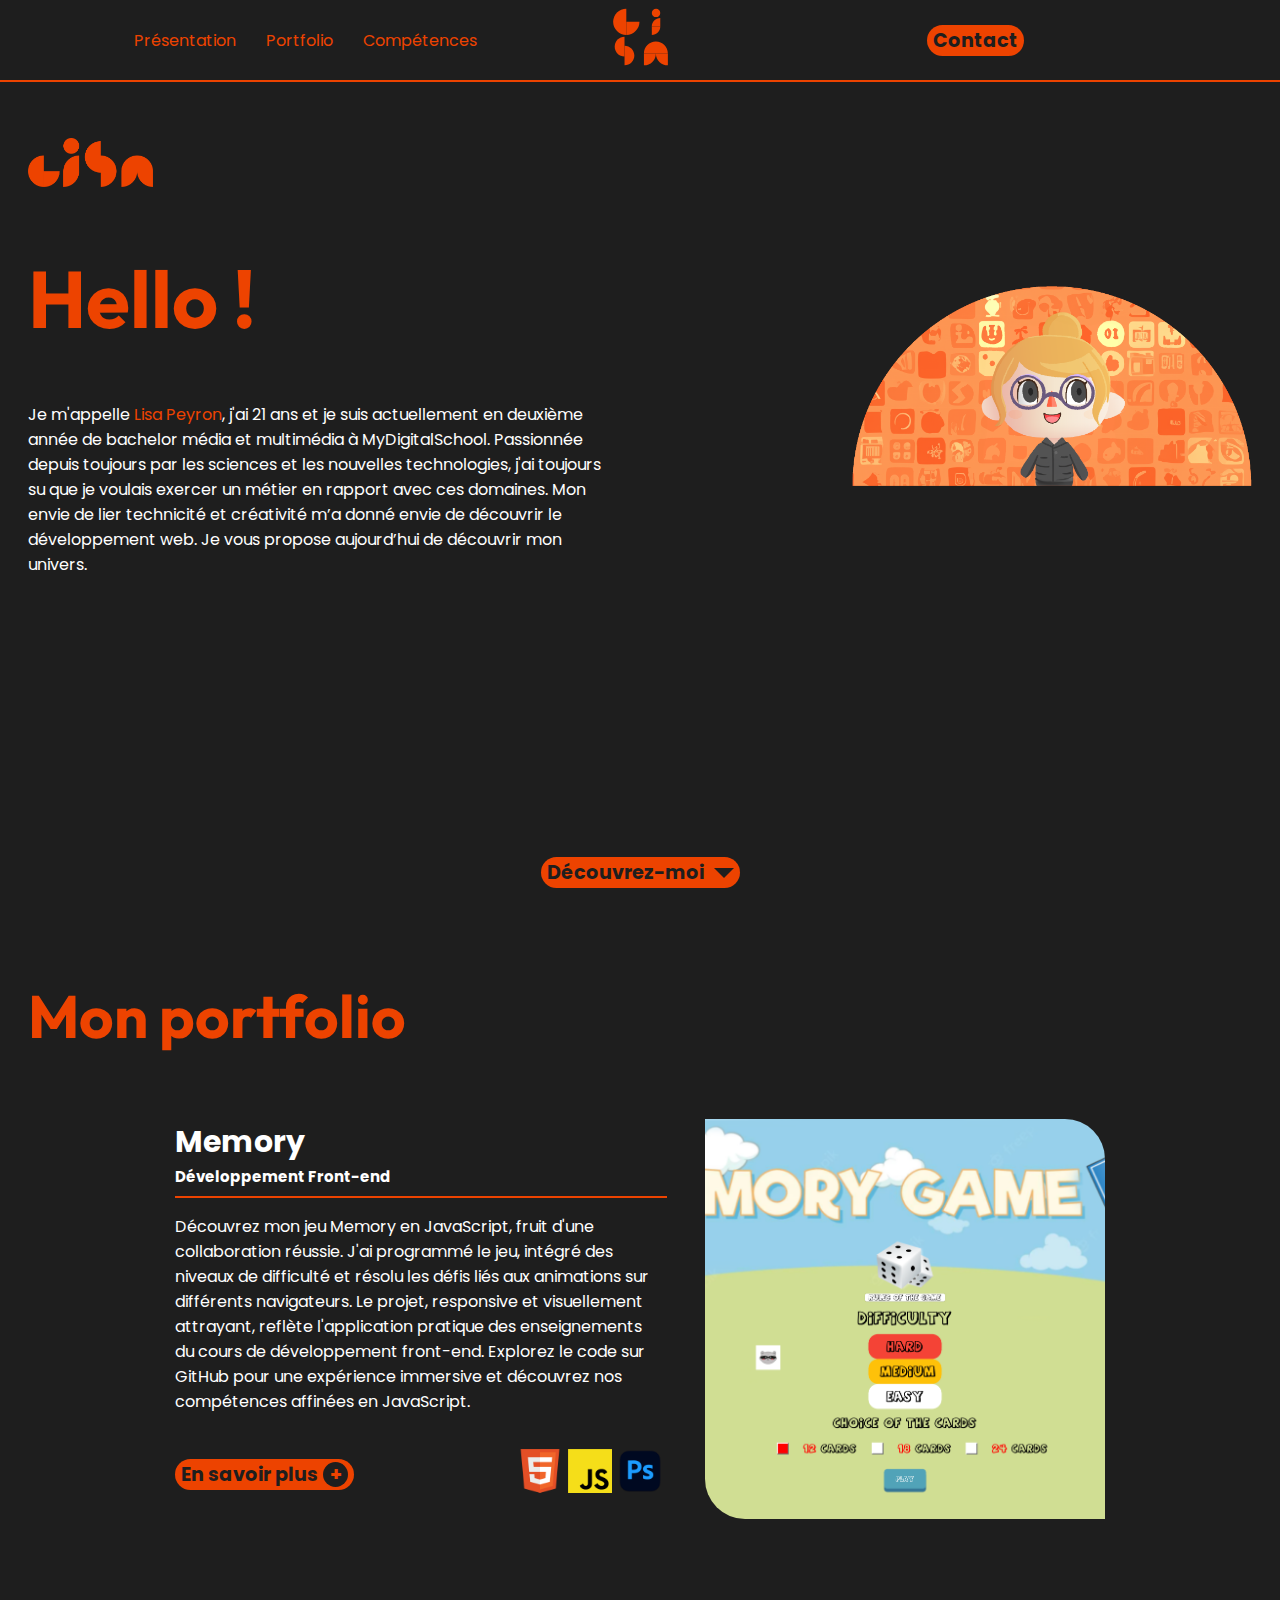
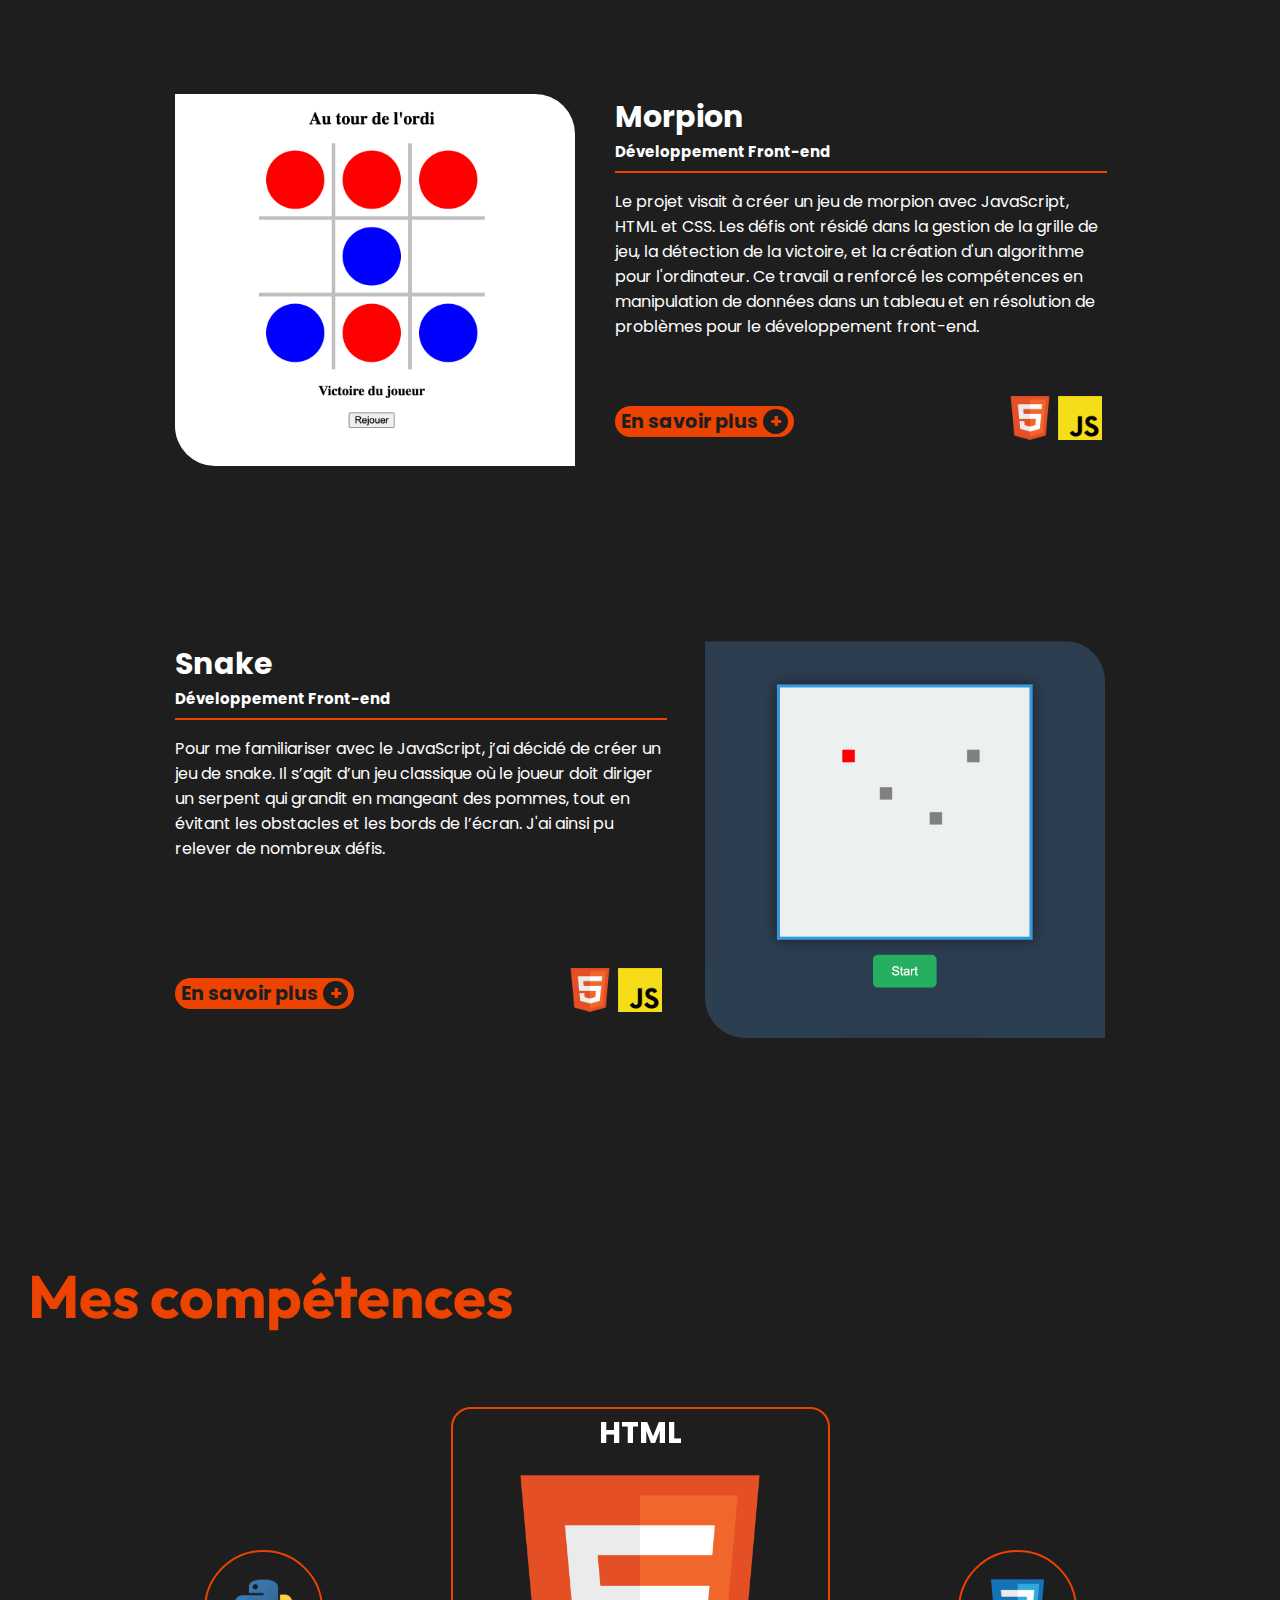
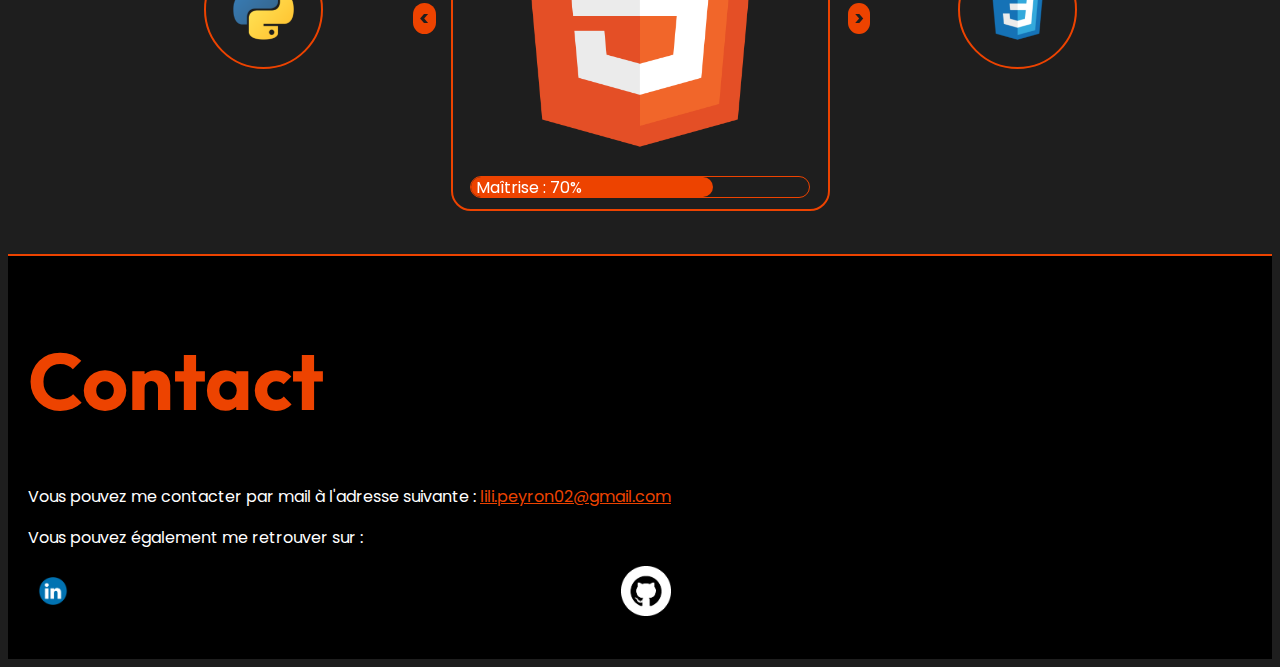
==== commit 928abeee: "modification du lien image" ====
--- a/index.html
+++ b/index.html
@@ -44,7 +44,7 @@
                     <p>Je m'appelle <span class="key-word">Lisa Peyron</span>, j'ai 21 ans et je suis actuellement en deuxième année de bachelor média et multimédia à MyDigitalSchool. Passionnée depuis toujours par les sciences et les nouvelles technologies, j'ai toujours su que je voulais exercer un métier en rapport avec ces domaines. Mon envie de lier technicité et créativité m’a donné envie de découvrir le développement web. Je vous propose aujourd’hui de découvrir mon univers. </p>
                 </div>
                 <div>
-                    <img src="img/My-animal-crossing-final.png" alt="logo" class="My-animal-crossing-2">
+                    <img src="img/my-animal-crossing-final.png" alt="logo" class="My-animal-crossing-2">
                 </div>
             </div>
             <div class="button-dec">
@@ -282,7 +282,7 @@
                 <p>Vous pouvez me contacter par mail à l'adresse suivante : <a href="mailto:lili.peyron02@gmail.com">lili.peyron02@gmail.com</a></p>
                 <p>Vous pouvez également me retrouver sur :</p>
                 <ul>
-                    <li><a href="https://www.linkedin.com/in/lisa-peyron-2b1b3b1b9/" target="_blank"><img src="img/icon/linkedin.png" alt="logo linkedin" class="icon"></a></li>
+                    <li><a href="https://www.linkedin.com/in/lisa-peyron-2b1b3b1b9/" target="_blank"><img src="img/icon/Linkedin.png" alt="logo linkedin" class="icon"></a></li>
                     <li><a href="github.com/LisaPeyron" target="_blank"><img src="img/icon/pngegg.png" alt="logo github" class="icon"></a></li>
             </div>
         </section>
